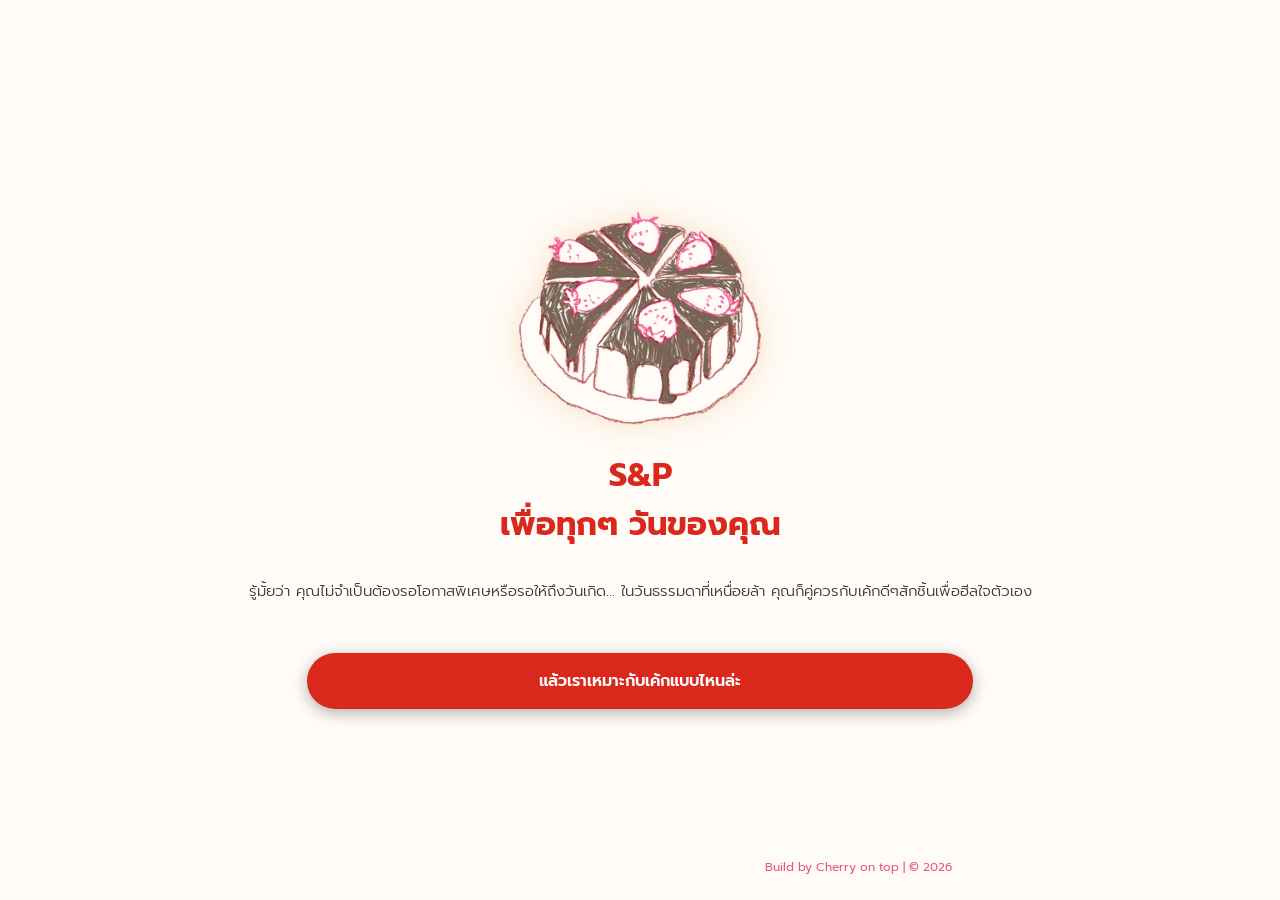
==== index.html @ a1072b6f "interactive" ====
<!DOCTYPE html>
<html lang="th">
<head>
    <meta charset="UTF-8">
    <meta name="viewport" content="width=device-width, initial-scale=1.0">
    <title>S&P</title>
    
    <link href="https://fonts.googleapis.com/css2?family=Prompt:wght@300;400;600;700&display=swap" rel="stylesheet">
    <link rel="stylesheet" href="style.css">
    <script src="src.js"></script>
    <script src="https://cdnjs.cloudflare.com/ajax/libs/html2canvas/1.4.1/html2canvas.min.js"></script>
</head>
<body>

<div class="phone-container">
    <div class="progress-container">
        <div class="progress-fill" id="progress"></div>
    </div>

    <div class="screen active" id="start-screen">
        <img src="snp_cake.png" alt="Midnight Bakery" class="image">
        <h1 class="story-title">S&P<br>เพื่อทุกๆ วันของคุณ</h1>
        <p class="story-p">รู้มั้ยว่า คุณไม่จำเป็นต้องรอโอกาสพิเศษหรือรอให้ถึงวันเกิด... ในวันธรรมดาที่เหนื่อยล้า คุณก็คู่ควรกับเค้กดีๆสักชิ้นเพื่อฮีลใจตัวเอง</p>
        <button class="btn btn-primary" onclick="startQuiz()">แล้วเราเหมาะกับเค้กแบบไหนล่ะ</button>
    </div>

    <!-- หน้าที่ 2: หน้าคั่นคำถาม (Intermission Screen) -->
    <div class="screen" id="intermission-screen">
        <div class="intermission-content-box">
            <!-- เปลี่ยนจากตัวหนังสือเป็นแท็กรูปภาพแทน -->
            <img id="intermission-img" class="intro-scene-image" src="images/star.png" alt="Scene Graphic">
            <h2 id="typewriter-text" class="intermission-title"></h2>
        </div>
        <button class="btn btn-primary" id="next-to-quiz-btn" onclick="goToActualQuiz()" style="style: none;">เดินต่อ</button>
    </div>

    <div class="screen" id="quiz-screen">
        <h3 id="question-text" class="question-title">คำถามกำลังอบใหม่...</h3>
        <div class="options-grid" id="options-container"></div>
    </div>

    <div class="screen" id="box-tap-screen">
        <div class="intermission-content-box">
            <img id="cake-box-img" class="intro-scene-image clickable-box" src="snp_cake5.png" alt="Cake Box" onclick="tapCakeBox()">
            
            <div class="tap-progress-bar">
                <div id="tap-progress-fill" class="tap-progress-fill"></div>
            </div>
            <p class="tap-hint-text">จิ้มกล่องเพื่อดูเค้กของคุณ!! (<span id="tap-count-text">0</span>/10)</p>
            
            <h2 id="box-story-text" class="intermission-title"></h2>
        </div>
    </div>

    <div class="screen" id="result-screen">
        <p class="result-lead">เค้กที่อบเพื่อคุณในคืนนี้คือ...</p>
        
        <div class="ticket-wrapper" id="download-area">
            <div class="ticket-card">
                <div class="ticket-header">#CracktheCakebyCTT</div>
                <div class="ticket-body">
                    <div id="cake-icon" class="cake-avatar">🧈</div>
                    <div class="cake-type" id="cake-name">Loading...</div>
                    <div class="divider"></div>
                    <p id="cake-desc" class="cake-story"></p>
                </div>
            </div>
        </div>
        
        <button class="btn btn-download" onclick="downloadTicket()">ดาวน์โหลดรูป</button>
        <button class="btn btn-primary" onclick="resetQuiz()">กลับไปเล่นอีกรอบ</button>
    </div>

    <footer>
        <p>Build by Cherry on top | © 2026</p>
    </footer>

</div>
</body>
</html>
---- style.css ----
/* =========================================================================
   1. VARIABLES & GLOBAL STYLES
   ========================================================================= */
:root {
    --sp-blue: #0A3663;
    --sp-pink: #E95A78;
    --bg-color: #fffbf7;
    --text-color: #333;
    --light-gray: #fffbf7;
    --border-gray: #fffbf7;     
    --wine-red: #da291c;       
    --warm-gold: #E3A852;      
}

* { 
    box-sizing: border-box; 
    font-family: 'Prompt', sans-serif; 
    transition: all 0.3s ease;
}

body { 
    background-color: var(--bg-color); 
    margin: 0; 
    padding: 0; 
    display: flex; 
    justify-content: center; 
    align-items: center; 
    min-height: 100vh; 
    color: var(--text-color); 
}

footer {
    text-align: center;
    padding: 12px;
    background: rgba(255, 255, 255, 0.2);
    -webkit-backdrop-filter: blur(10px);
    backdrop-filter: blur(10px);
    color: var(--sp-pink); 
    font-family: "Quicksand", sans-serif;
    font-size: 12px;
    position: fixed;
    bottom: 0;
    width: 100%;
}

/* กล่องครอบตัวเกม ออกแบบสัดส่วนให้เหมือนแอปมือถือ */
.quiz-container { 
    background: #fffbf7; 
    width: 100%; 
    max-width: 450px; 
    height: 100vh; 
    max-height: 850px; 
    border-radius: 20px; 
    box-shadow: 0 10px 25px rgba(0,0,0,0.1); 
    overflow: hidden; 
    display: flex; 
    flex-direction: column; 
    position: relative; 
    border: 1px solid rgba(255, 255, 255, 0.08);
}

/* หน้าจอต่างๆ จะซ่อนไว้ก่อน และแสดงเฉพาะคลาสที่มี .active */
.screen { 
    display: none; 
    padding: 40px 30px; 
    flex-direction: column; 
    justify-content: center; 
    align-items: center; 
    height: 100%; 
    text-align: center; 
    opacity: 0;
    transition: opacity 0.3s ease;
}

.screen.active { 
    display: flex; 
    opacity: 1;
}

/* =========================================================================
   2. หน้าคั่นคำถาม (INTERMISSION SCREEN) - แก้ไขจัดระเบียบปุ่มและสมดุลรูปภาพ
   ========================================================================= */

/* ปรับเฉพาะหน้าคั่นให้กระจายไอเทม ดันปุ่มลงด้านล่างสุดของจอสมาร์ทโฟน */
#intermission-screen {
    justify-content: space-between; 
    padding: 60px 25px 60px 25px; 
}

/* กล่องคุมเนื้อหาครึ่งบนให้ล็อกอยู่กึ่งกลาง ไม่โย้เย้ */
.intermission-content-box {
    display: flex;
    flex-direction: column;
    align-items: center;
    justify-content: center;
    flex-grow: 1;
    width: 100%;
}

/* จัดรูปหน้าคั่นให้อยู่ตรงกลางเป๊ะ ไม่โดนตัวหนังสือเบียด */
.intro-scene-image {
    display: block;
    width: 220px;         /* ปรับขนาดให้สมดุลพอดีกับสัดส่วนตัวหนังสือ */
    height: auto;         
    object-fit: contain;
    margin: 0 auto 60px auto; 
    animation: float 3s ease-in-out infinite; 
}

/* ปรับกล่องข้อความพิมพ์วิ่งให้อยู่กึ่งกลางจออย่างมั่นคง */
.intermission-title {
    font-size: 20px;
    font-weight: 400;
    line-height: 1.8;
    color: var(--wine-red);
    max-width: 85%;
    min-height: 120px; 
    margin: 0 auto;
    text-align: center;
    display: block;      /* เปลี่ยนจาก flex เป็น block เพื่อแก้การเบียดซ้าย */
    position: relative;  /* รองรับคำสั่งลอยตัวของเส้นกะพริบ */
}

/* เส้นกะพริบพิมพ์ดีดแบบลอยตัว (Absolute) ไม่กินพื้นที่ ไม่ดันตัวอักษรเอียง */


/* ดึงปุ่มในหน้าคั่นคำถามให้ตรึงอยู่ตำแหน่งล่างอย่างสวยงาม */
#next-to-quiz-btn {
    margin-top: auto; 
    margin-bottom: 10px;
    width: 85%;
}

/* =========================================================================
   3. หน้าแรก (START SCREEN) & หน้าควิซ (QUIZ SCREEN)
   ========================================================================= */
.bakery-window {
    font-size: 70px;
    margin-bottom: 20px;
    animation: float 3s ease-in-out infinite;
}

.story-title {
    color: var(--wine-red);
    font-size: 32px;
    font-weight: 700;
    margin: 0 0 15px 0;
}

.story-p {
    font-size: 15px;
    line-height: 1.6;
    color: var(--text-color);
    margin-bottom: 35px;
    font-weight: 300;
}

.image {
    width: 250px;              
    height: auto;              
    margin-bottom: 10px;        
    filter: drop-shadow(0 0 15px rgba(227, 168, 82, 0.3)); 
    animation: float 2s ease-in-out infinite; 
}

/* หน้าควิซและกล่องช้อยส์ */
.question-title {
    font-size: 20px;
    font-weight: 800;
    line-height: 1.6;
    color: var(--wine-red);
    margin-bottom: 60px;
    height: 80px;
    display: flex;
    align-items: center;
    justify-content: center;
}

.options-grid {
    width: 100%;
}

.option-btn { 
    background: var(--light-gray); 
    border: 2px solid var(--border-gray); 
    padding: 15px; 
    width: 100%; 
    border-radius: 15px; 
    margin-bottom: 12px; 
    font-size: 16px; 
    cursor: pointer; 
    text-align: left; 
    transition: all 0.2s; 
}

.option-btn:hover { 
    background: #FFEAF0; 
    border-color: var(--sp-pink); 
}

/* แถบดาวน์โหลดด้านบน */
.progress-bar { 
    width: 100%; 
    height: 6px; 
    background: #eee; 
    z-index: 100;
}

.progress-fill {
    height: 100%;
    background: var(--sp-pink);
    width: 0%;
    box-shadow: 0 0 10px var(--sp-pink);
}

/* ตกแต่งรูปกล่องให้เปลี่ยนเมาส์เป็นรูปมือ ชวนให้กด */
.clickable-box {
    cursor: pointer;
    user-select: none;
    -webkit-user-select: none;
}

/* หลอดพลัง Progress บังคับการแกะกล่องเค้ก */
.tap-progress-bar {
    width: 60%;
    height: 8px;
    background: rgba(255, 255, 255, 0.2);
    border-radius: 10px;
    margin: 15px auto 5px auto;
    overflow: hidden;
    border: 1px solid rgba(233, 90, 120, 0.2);
}

.tap-progress-fill {
    height: 100%;
    width: 0%;
    background: var(--sp-pink); /* วิ่งเป็นสีชมพูหวานๆ */
    box-shadow: 0 0 8px var(--sp-pink);
    transition: width 0.1s ease-out; /* ปรับให้ขยับตามนิ้วกดไวขึ้น */
}

/* ข้อความคำแนะนำการจิ้มกล่อง */
.tap-hint-text {
    font-size: 12px;
    color: var(--warm-gold);
    margin-bottom: 20px;
    opacity: 0.9;
}

/* แอนิเมชันตอนโดนนิ้วกดรัวๆ สั่งให้กล่องเค้กสั่นดุ๊กดิ๊กสมจริง */
.shake-animation {
    animation: boxShake 0.15s linear infinite;
}

@keyframes boxShake {
    0% { transform: translate(1px, 1px) rotate(0deg); }
    10% { transform: translate(-1px, -2px) rotate(-1deg); }
    20% { transform: translate(-3px, 0px) rotate(1deg); }
    30% { transform: translate(0px, 2px) rotate(0deg); }
    40% { transform: translate(1px, -1px) rotate(1deg); }
    50% { transform: translate(-1px, 2px) rotate(-1deg); }
    60% { transform: translate(-3px, 1px) rotate(0deg); }
    70% { transform: translate(2px, 1px) rotate(-1deg); }
    80% { transform: translate(-1px, -1px) rotate(1deg); }
    90% { transform: translate(2px, 2px) rotate(0deg); }
    100% { transform: translate(1px, -2px) rotate(-1deg); }
}

/* =========================================================================
   4. หน้าตั๋วผลลัพธ์ (RESULT SCREEN)
   ========================================================================= */
.ticket-wrapper {
    background: transparent;
    padding: 10px;
    width: 100%;
    display: flex;
    justify-content: center;
}

.ticket-card {
    background: var(--cream-light);
    color: #1A1D24;
    width: 100%;
    border-radius: 18px;
    margin: 20px 0;
    box-shadow: 0 20px 40px rgba(0,0,0,0.4);
    overflow: hidden;
}

.ticket-header {
    background: var(--wine-red); 
    color: var(--light-gray);
    font-size: 11px;
    letter-spacing: 2px;
    padding: 10px;
    font-weight: 600;
}

.ticket-body {
    padding: 28px 22px;
}

.cake-avatar { font-size: 55px; margin-bottom: 10px; }

.cake-type { 
    font-size: 21px; 
    color: var(--sp-pink); 
    font-weight: 700; 
}

.divider {
    border-top: 2px dashed #D2CBD4;
    margin: 16px 0;
}

.cake-story { font-size: 14px; line-height: 1.6; color: #333333; text-align: left; margin: 0;}
.result-lead { font-size: 14px; color: #CED4DA; margin: 0; }
.share-hint { font-size: 11px; color: #CED4DA; margin-bottom: 15px; opacity: 0.8;}

/* ปุ่มควบคุมส่วนล่าง */
.btn { 
    border: none; 
    padding: 16px 32px; 
    font-size: 16px; 
    font-weight: 600; 
    border-radius: 50px; 
    cursor: pointer; 
    width: 85%; 
    margin-top: 15px; 
    text-decoration: none;
    display: inline-block;
    box-shadow: 0 4px 15px rgba(0,0,0,0.3);
}

.btn:hover { 
    transform: translateY(-3px);
}

.btn-primary {
    background: var(--wine-red); 
    color: #ffffff;
}

.btn-primary:hover {
    box-shadow: 0 0 25px rgba(227, 168, 82, 0.4);
}

.btn-secondary {
    background: var(--sp-pink);
    color: white;
}

.btn-secondary:hover {
    box-shadow: 0 0 25px rgba(255, 0, 0, 0.4);
}

.share-notice { 
    font-size: 12px; 
    color: #999; 
    margin-bottom: 10px;
}
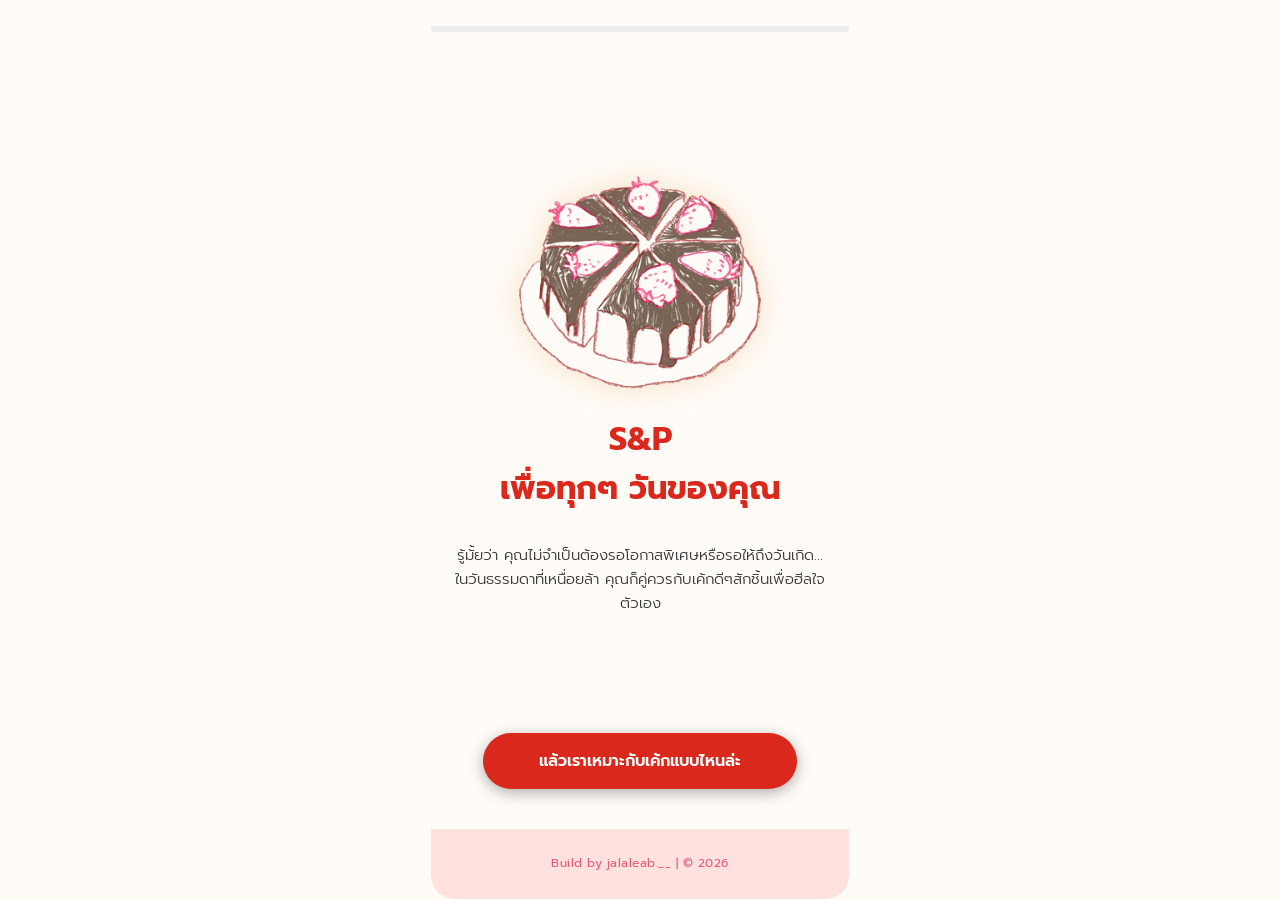
==== commit 66c3e5b5: "easy" ====
--- a/index.html
+++ b/index.html
@@ -72,7 +72,7 @@
     </div>
 
     <footer>
-        <p>Build by Cherry on top | © 2026</p>
+        <p>Build by jalaleab.__ | © 2026</p>
     </footer>
 
 </div>
--- a/style.css
+++ b/style.css
@@ -27,31 +27,20 @@
     align-items: center; 
     min-height: 100vh; 
     color: var(--text-color); 
-}
-
-footer {
-    text-align: center;
-    padding: 12px;
-    background: rgba(255, 255, 255, 0.2);
-    -webkit-backdrop-filter: blur(10px);
-    backdrop-filter: blur(10px);
-    color: var(--sp-pink); 
-    font-family: "Quicksand", sans-serif;
-    font-size: 12px;
-    position: fixed;
-    bottom: 0;
-    width: 100%;
-}
-
-/* กล่องครอบตัวเกม ออกแบบสัดส่วนให้เหมือนแอปมือถือ */
-.quiz-container { 
-    background: #fffbf7; 
+    overflow: hidden;
+}
+
+/* 1. คุมกล่องมือถือหลัก */
+.phone-container { 
+    background: linear-gradient(180deg, var(--midnight-bg) 0%, #ff4888 100%);
     width: 100%; 
-    max-width: 450px; 
-    height: 100vh; 
-    max-height: 850px; 
-    border-radius: 20px; 
-    box-shadow: 0 10px 25px rgba(0,0,0,0.1); 
+    max-width: 420px; 
+    
+    /* ใช้ความสูงยืดหยุ่นตามหน้าจอ iPhone จริง */
+    height: 100vh;
+    height: 100dvh; 
+    
+    border-radius: 24px; 
     overflow: hidden; 
     display: flex; 
     flex-direction: column; 
@@ -59,17 +48,29 @@
     border: 1px solid rgba(255, 255, 255, 0.08);
 }
 
-/* หน้าจอต่างๆ จะซ่อนไว้ก่อน และแสดงเฉพาะคลาสที่มี .active */
+/* ปรับปรุงเฉพาะหน้าจอมือถือจริง */
+@media (max-width: 480px) {
+    .phone-container {
+        border-radius: 0; 
+    }
+}
+
+/* Base Screen Template - 🌟 ปรับปรุงการจัดวางบาลานซ์ให้ไม่กองด้านบน */
 .screen { 
     display: none; 
-    padding: 40px 30px; 
+    padding: 70px 24px calc(100px + env(safe-area-inset-bottom)) 24px; 
     flex-direction: column; 
-    justify-content: center; 
+    justify-content: flex-start; 
     align-items: center; 
     height: 100%; 
+    width: 100%;
     text-align: center; 
     opacity: 0;
     transition: opacity 0.3s ease;
+    box-sizing: border-box;
+    
+    overflow-y: auto !important;
+    -webkit-overflow-scrolling: touch; 
 }
 
 .screen.active { 
@@ -78,36 +79,36 @@
 }
 
 /* =========================================================================
-   2. หน้าคั่นคำถาม (INTERMISSION SCREEN) - แก้ไขจัดระเบียบปุ่มและสมดุลรูปภาพ
+   2. หน้าคั่นคำถาม (INTERMISSION SCREEN) - ดึงลงมาอยู่ตรงกลางด้วยวิธีสปริง
    ========================================================================= */
-
-/* ปรับเฉพาะหน้าคั่นให้กระจายไอเทม ดันปุ่มลงด้านล่างสุดของจอสมาร์ทโฟน */
 #intermission-screen {
-    justify-content: space-between; 
-    padding: 60px 25px 60px 25px; 
-}
-
-/* กล่องคุมเนื้อหาครึ่งบนให้ล็อกอยู่กึ่งกลาง ไม่โย้เย้ */
+    justify-content: flex-start; 
+    padding: 70px 24px calc(100px + env(safe-area-inset-bottom)) 24px; 
+}
+
+/* กล่องคุมเนื้อหาครึ่งบน - 🌟 ใช้สปริงบนล่างเพื่อให้คอนเทนต์อยู่กึ่งกลางสวยๆ ไม่กองด้านบน */
 .intermission-content-box {
     display: flex;
     flex-direction: column;
     align-items: center;
     justify-content: center;
-    flex-grow: 1;
-    width: 100%;
-}
-
-/* จัดรูปหน้าคั่นให้อยู่ตรงกลางเป๊ะ ไม่โดนตัวหนังสือเบียด */
+    width: 100%;
+    margin-top: auto;    /* 🌟 สปริงดันด้านบน */
+    margin-bottom: auto; /* 🌟 สปริงดันด้านล่าง */
+}
+
+/* จัดรูปหน้าคั่นให้อยู่ตรงกลางเป๊ะ */
 .intro-scene-image {
     display: block;
-    width: 220px;         /* ปรับขนาดให้สมดุลพอดีกับสัดส่วนตัวหนังสือ */
+    width: 220px;         
     height: auto;         
     object-fit: contain;
-    margin: 0 auto 60px auto; 
+    margin: 0 auto 30px auto; 
     animation: float 3s ease-in-out infinite; 
-}
-
-/* ปรับกล่องข้อความพิมพ์วิ่งให้อยู่กึ่งกลางจออย่างมั่นคง */
+    flex-shrink: 0;
+}
+
+/* ปรับกล่องข้อความพิมพ์วิ่ง */
 .intermission-title {
     font-size: 20px;
     font-weight: 400;
@@ -117,23 +118,32 @@
     min-height: 120px; 
     margin: 0 auto;
     text-align: center;
-    display: block;      /* เปลี่ยนจาก flex เป็น block เพื่อแก้การเบียดซ้าย */
-    position: relative;  /* รองรับคำสั่งลอยตัวของเส้นกะพริบ */
-}
-
-/* เส้นกะพริบพิมพ์ดีดแบบลอยตัว (Absolute) ไม่กินพื้นที่ ไม่ดันตัวอักษรเอียง */
-
-
-/* ดึงปุ่มในหน้าคั่นคำถามให้ตรึงอยู่ตำแหน่งล่างอย่างสวยงาม */
+    display: block;      
+    position: relative;  
+}
+
+/* ปุ่มในหน้าคั่นคำถาม */
 #next-to-quiz-btn {
-    margin-top: auto; 
+    margin-top: auto;   /* 🌟 ปักหมุดให้อยู่โซนด้านล่างแบบรักษาระยะห่าง */
     margin-bottom: 10px;
     width: 85%;
+    flex-shrink: 0; 
 }
 
 /* =========================================================================
    3. หน้าแรก (START SCREEN) & หน้าควิซ (QUIZ SCREEN)
    ========================================================================= */
+/* 🌟 เพิ่มระบบสปริงให้หน้าแรกเวลามีคอนเทนต์สั้นๆ จะได้อยู่กึ่งกลางสายตาพอดี */
+#start-screen .bakery-window,
+#start-screen .image {
+    margin-top: auto; 
+}
+
+#start-screen .btn {
+    margin-top: auto;
+    margin-bottom: 10px;
+}
+
 .bakery-window {
     font-size: 70px;
     margin-bottom: 20px;
@@ -169,39 +179,60 @@
     font-weight: 800;
     line-height: 1.6;
     color: var(--wine-red);
-    margin-bottom: 60px;
-    height: 80px;
+    margin-top: auto;    /* 🌟 ดึงชื่อคำถามลงมาให้อยู่บาลานซ์กึ่งกลาง */
+    margin-bottom: 30px; 
+    min-height: 80px;
     display: flex;
     align-items: center;
     justify-content: center;
+    width: 100%;
 }
 
 .options-grid {
     width: 100%;
-}
-
-.option-btn { 
-    background: var(--light-gray); 
-    border: 2px solid var(--border-gray); 
-    padding: 15px; 
-    width: 100%; 
-    border-radius: 15px; 
-    margin-bottom: 12px; 
-    font-size: 16px; 
-    cursor: pointer; 
-    text-align: left; 
-    transition: all 0.2s; 
-}
-
-.option-btn:hover { 
-    background: #FFEAF0; 
-    border-color: var(--sp-pink); 
-}
-
-/* แถบดาวน์โหลดด้านบน */
-.progress-bar { 
-    width: 100%; 
-    height: 6px; 
+    display: flex;
+    flex-direction: column;
+    margin-bottom: auto; /* 🌟 ทำงานร่วมกับด้านบนเพื่อล็อกกริดให้อยู่ตรงกลางแอปพอดี */
+}
+
+/* การ์ดช้อยส์คำตอบสไตล์ Glassmorphism */
+.option-btn {
+    background: rgba(233, 90, 120, 0.08); 
+    border: 1px solid rgba(233, 90, 120, 0.15); 
+    color: #333333;                             
+    padding: 16px 20px;
+    width: 100%;
+    border-radius: 16px;                        
+    margin-bottom: 12px;
+    font-size: 15px;
+    font-weight: 500;
+    cursor: pointer;
+    text-align: center;
+    position: relative;
+    flex-shrink: 0;
+    
+    -webkit-backdrop-filter: blur(8px);
+    backdrop-filter: blur(8px);
+    
+    box-shadow: 0 4px 12px rgba(233, 90, 120, 0.04);
+    transition: background 0.3s ease, border-color 0.3s ease, transform 0.2s ease, box-shadow 0.3s ease;
+}
+
+.option-btn:hover {
+    background: rgba(233, 90, 120, 0.18);      
+    border-color: var(--sp-pink);               
+    color: var(--sp-pink);                      
+    transform: translateY(-2px);                 
+    box-shadow: 0 6px 15px rgba(233, 90, 120, 0.15); 
+}
+
+/* Progress Bar ด้านบน */
+.progress-container {
+    position: absolute;
+    top: 25px; 
+    left: 0;
+    width: 100%;
+    height: 6px;
     background: #eee; 
     z-index: 100;
 }
@@ -213,11 +244,11 @@
     box-shadow: 0 0 10px var(--sp-pink);
 }
 
-/* ตกแต่งรูปกล่องให้เปลี่ยนเมาส์เป็นรูปมือ ชวนให้กด */
 .clickable-box {
     cursor: pointer;
     user-select: none;
     -webkit-user-select: none;
+    margin-top: auto; /* 🌟 ปรับแต่งกล่องหน้าแกะของขวัญให้อยู่กลางจอ */
 }
 
 /* หลอดพลัง Progress บังคับการแกะกล่องเค้ก */
@@ -234,9 +265,9 @@
 .tap-progress-fill {
     height: 100%;
     width: 0%;
-    background: var(--sp-pink); /* วิ่งเป็นสีชมพูหวานๆ */
+    background: var(--sp-pink); 
     box-shadow: 0 0 8px var(--sp-pink);
-    transition: width 0.1s ease-out; /* ปรับให้ขยับตามนิ้วกดไวขึ้น */
+    transition: width 0.1s ease-out; 
 }
 
 /* ข้อความคำแนะนำการจิ้มกล่อง */
@@ -247,7 +278,6 @@
     opacity: 0.9;
 }
 
-/* แอนิเมชันตอนโดนนิ้วกดรัวๆ สั่งให้กล่องเค้กสั่นดุ๊กดิ๊กสมจริง */
 .shake-animation {
     animation: boxShake 0.15s linear infinite;
 }
@@ -275,6 +305,7 @@
     width: 100%;
     display: flex;
     justify-content: center;
+    margin-top: auto; /* 🌟 ปรับสมดุลหน้าตั๋วผลลัพธ์ให้อยู่เซ็นเตอร์พอดี */
 }
 
 .ticket-card {
@@ -327,9 +358,12 @@
     cursor: pointer; 
     width: 85%; 
     margin-top: 15px; 
+    margin-bottom: 10px; /* 🌟 ปรับแก้ให้รองรับระบบสปริง */
     text-decoration: none;
     display: inline-block;
     box-shadow: 0 4px 15px rgba(0,0,0,0.3);
+    position: relative;
+    flex-shrink: 0;
 }
 
 .btn:hover { 
@@ -354,8 +388,49 @@
     box-shadow: 0 0 25px rgba(255, 0, 0, 0.4);
 }
 
-.share-notice { 
-    font-size: 12px; 
-    color: #999; 
-    margin-bottom: 10px;
+.btn-download {
+    background: var(--mint-teal);
+    color: var(--wine-red);
+    font-weight: 700;
+}
+
+.btn-download:hover {
+    box-shadow: 0 0 25px rgba(233, 0, 82, 0.4);
+}
+
+/* ฟุตเตอร์ */
+footer {
+    text-align: center;
+    padding: 12px 14px;
+    background: rgba(255, 0, 0, 0.1);
+    -webkit-backdrop-filter: blur(15px);
+    backdrop-filter: blur(10px);
+    color: var(--sp-pink);              
+    font-family: "Quicksand", sans-serif;
+    font-size: 12px;
+    letter-spacing: 0.5px;
+    
+    position: absolute;                   
+    bottom: 0;
+    left: 0;
+    width: 100%;                          
+    z-index: 99;
+    border-top: 1px solid rgba(255, 255, 255, 0.1); 
+    
+    padding-bottom: calc(15px + env(safe-area-inset-bottom)); 
+    box-sizing: border-box;
+    pointer-events: none; 
+}
+
+/* =========================================================================
+   5. ANIMATIONS
+   ========================================================================= */
+@keyframes blink {
+    0%, 100% { opacity: 1; }
+    50% { opacity: 0; }
+}
+
+@keyframes float {
+    0%, 100% { transform: translateY(0); }
+    50% { transform: translateY(-8px); }
 }
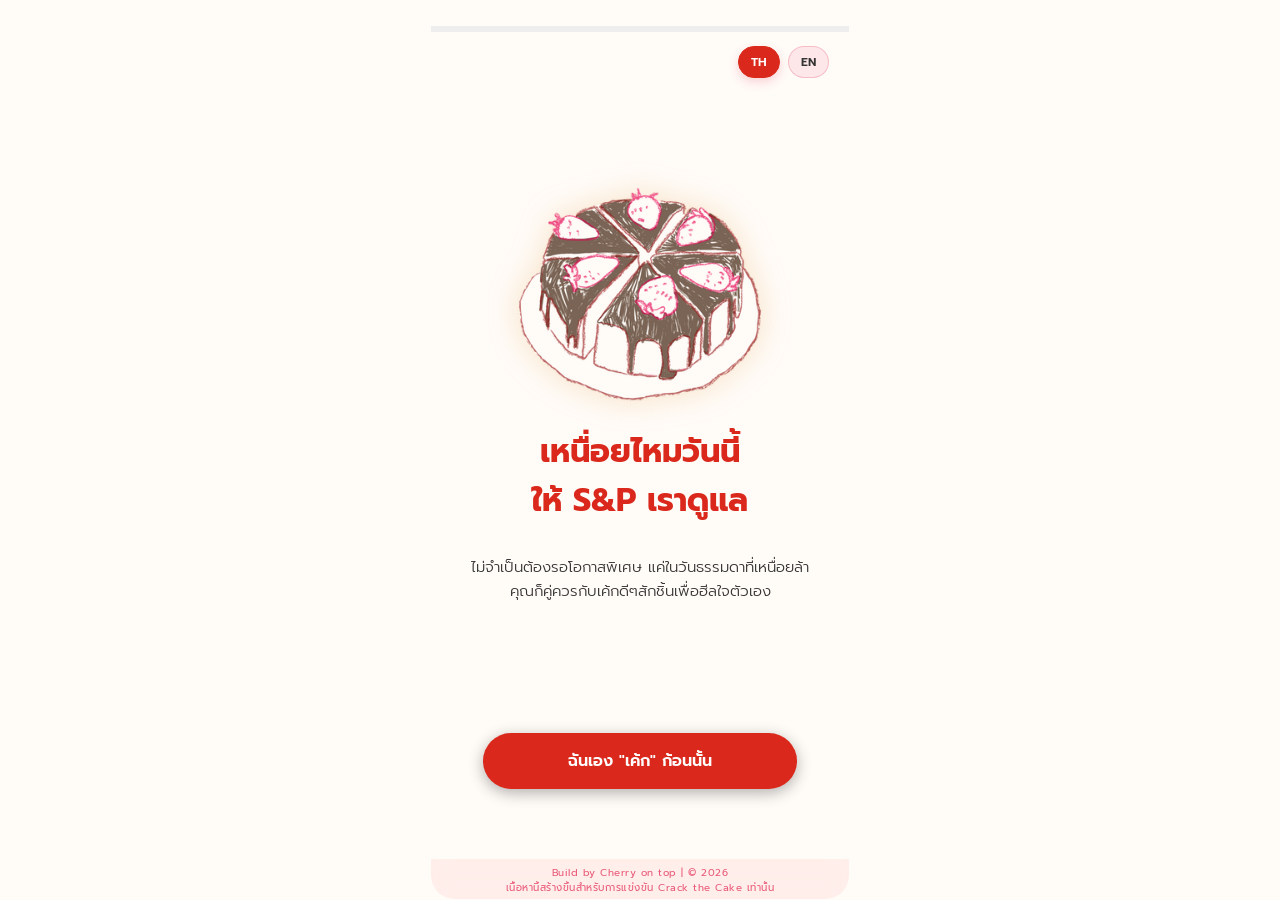
==== commit 5aac1b72: "final" ====
--- a/index.html
+++ b/index.html
@@ -7,7 +7,7 @@
     
     <link href="https://fonts.googleapis.com/css2?family=Prompt:wght@300;400;600;700&display=swap" rel="stylesheet">
     <link rel="stylesheet" href="style.css">
-    <script src="src.js"></script>
+    <script src="src.js" defer></script>
     <script src="https://cdnjs.cloudflare.com/ajax/libs/html2canvas/1.4.1/html2canvas.min.js"></script>
 </head>
 <body>
@@ -17,21 +17,24 @@
         <div class="progress-fill" id="progress"></div>
     </div>
 
+    <div class="lang-switch-container" id="lang-switcher">
+        <button onclick="changeLanguage('th')" class="lang-btn active" id="btn-lang-th">TH</button>
+        <button onclick="changeLanguage('en')" class="lang-btn" id="btn-lang-en">EN</button>
+    </div>
+
     <div class="screen active" id="start-screen">
         <img src="snp_cake.png" alt="Midnight Bakery" class="image">
-        <h1 class="story-title">S&P<br>เพื่อทุกๆ วันของคุณ</h1>
-        <p class="story-p">รู้มั้ยว่า คุณไม่จำเป็นต้องรอโอกาสพิเศษหรือรอให้ถึงวันเกิด... ในวันธรรมดาที่เหนื่อยล้า คุณก็คู่ควรกับเค้กดีๆสักชิ้นเพื่อฮีลใจตัวเอง</p>
-        <button class="btn btn-primary" onclick="startQuiz()">แล้วเราเหมาะกับเค้กแบบไหนล่ะ</button>
+        <h1 class="story-title" id="start-title">เหนื่อยไหมวันนี้<br>ให้ S&P เราดูแล</h1>
+        <p class="story-p" id="start-desc">ไม่จำเป็นต้องรอโอกาสพิเศษ แค่ในวันธรรมดาที่เหนื่อยล้า<br>คุณก็คู่ควรกับเค้กดีๆสักชิ้นเพื่อฮีลใจตัวเอง</p>
+        <button class="btn btn-primary" id="start-quiz-btn" onclick="startQuiz()">ฉันเอง "เค้ก" ก้อนนั้น</button>
     </div>
 
-    <!-- หน้าที่ 2: หน้าคั่นคำถาม (Intermission Screen) -->
     <div class="screen" id="intermission-screen">
         <div class="intermission-content-box">
-            <!-- เปลี่ยนจากตัวหนังสือเป็นแท็กรูปภาพแทน -->
             <img id="intermission-img" class="intro-scene-image" src="images/star.png" alt="Scene Graphic">
             <h2 id="typewriter-text" class="intermission-title"></h2>
         </div>
-        <button class="btn btn-primary" id="next-to-quiz-btn" onclick="goToActualQuiz()" style="style: none;">เดินต่อ</button>
+        <button class="btn btn-primary" id="next-to-quiz-btn" onclick="goToActualQuiz()">เดินต่อ</button>
     </div>
 
     <div class="screen" id="quiz-screen">
@@ -46,35 +49,32 @@
             <div class="tap-progress-bar">
                 <div id="tap-progress-fill" class="tap-progress-fill"></div>
             </div>
-            <p class="tap-hint-text">จิ้มกล่องเพื่อดูเค้กของคุณ!! (<span id="tap-count-text">0</span>/10)</p>
+            <p class="tap-hint-text" id="tap-hint-container">
+                <span id="tap-hint-msg">จิ้มกล่องเพื่อดูเค้กของคุณ!!</span> (<span id="tap-count-text">0</span>/10)
+            </p>
             
             <h2 id="box-story-text" class="intermission-title"></h2>
         </div>
     </div>
 
-    <div class="screen" id="result-screen">
-        <p class="result-lead">เค้กที่อบเพื่อคุณในคืนนี้คือ...</p>
-        
-        <div class="ticket-wrapper" id="download-area">
-            <div class="ticket-card">
-                <div class="ticket-header">#CracktheCakebyCTT</div>
-                <div class="ticket-body">
-                    <div id="cake-icon" class="cake-avatar">🧈</div>
-                    <div class="cake-type" id="cake-name">Loading...</div>
-                    <div class="divider"></div>
-                    <p id="cake-desc" class="cake-story"></p>
-                </div>
-            </div>
-        </div>
-        
-        <button class="btn btn-download" onclick="downloadTicket()">ดาวน์โหลดรูป</button>
-        <button class="btn btn-primary" onclick="resetQuiz()">กลับไปเล่นอีกรอบ</button>
+    <div id="result-screen" class="screen">
+    <p id="result-lead-text">เค้กที่อบเพื่อคุณในคืนนี้คือ...</p>
+    
+    <div id="download-area">
+        <img id="result-cake-image" src="" alt="Result Cake" style="width: 100%; max-width: 500px; display: block; margin: 0 auto; border-radius: 12px; box-shadow: 0 4px 15px rgba(0,0,0,0.1);">
+    </div>
+
+    <div class="result-buttons" style="margin-top: 20px; text-align: center;">
+        <button class="action-btn" onclick="downloadTicket()"><span id="download-btn-text">ดาวน์โหลดรูป</span></button>
+        <button class="action-btn ig-btn" onclick="shareToInstagramStory()"><span id="share-ig-btn-text">แชร์ลง IG Story</span></button>
+        <button class="action-btn retry-btn" onclick="resetQuiz()"><span id="retry-btn-text">กลับไปเล่นอีกรอบ</span></button>
+    </div>
     </div>
 
     <footer>
-        <p>Build by jalaleab.__ | © 2026</p>
+    <p>Build by Cherry on top | © 2026<br><span id="footer-competition-text">เนื้อหานี้สร้างขึ้นสำหรับการแข่งขัน Crack the Cake เท่านั้น</span></p>
     </footer>
 
 </div>
 </body>
-</html>
+</html>
--- a/style.css
+++ b/style.css
@@ -1,5 +1,5 @@
 /* =========================================================================
-   1. VARIABLES & GLOBAL STYLES
+   1. VARIABLES & GLOBAL STYLES (คงสีเดิมของน้าไว้ 100% เป๊ะ)
    ========================================================================= */
 :root {
     --sp-blue: #0A3663;
@@ -30,7 +30,7 @@
     overflow: hidden;
 }
 
-/* 1. คุมกล่องมือถือหลัก */
+/* 1. คุมกล่องมือถือหลัก (สีเดิมของน้า) */
 .phone-container { 
     background: linear-gradient(180deg, var(--midnight-bg) 0%, #ff4888 100%);
     width: 100%; 
@@ -55,7 +55,7 @@
     }
 }
 
-/* Base Screen Template - 🌟 ปรับปรุงการจัดวางบาลานซ์ให้ไม่กองด้านบน */
+/* Base Screen Template - 🌟 คงการปรับปรุงความบาลานซ์ไม่กองด้านบนไว้ */
 .screen { 
     display: none; 
     padding: 70px 24px calc(100px + env(safe-area-inset-bottom)) 24px; 
@@ -76,6 +76,45 @@
 .screen.active { 
     display: flex; 
     opacity: 1;
+}
+
+/* =========================================================================
+   ปุ่มเปลี่ยนภาษา (ปรับดีไซน์ให้ใช้โทนสีแบรนด์ของน้า และลอยบนขวาหน้าแรก)
+   ========================================================================= */
+.lang-switch-container {
+    position: absolute;
+    top: 45px; 
+    right: 20px;
+    display: flex;
+    gap: 8px;
+    z-index: 110;
+}
+
+.lang-btn {
+    background: rgba(233, 90, 120, 0.12); /* ใช้สีชมพูจางสไตล์น้า */
+    border: 1px solid rgba(233, 90, 120, 0.3);
+    color: var(--text-color);
+    padding: 6px 12px;
+    font-size: 12px;
+    font-weight: 600;
+    border-radius: 20px;
+    cursor: pointer;
+    font-family: 'Prompt', sans-serif;
+    transition: all 0.2s ease;
+}
+
+.lang-btn:hover {
+    background: var(--wine-red);
+    color: #ffffff;
+    border-color: var(--wine-red);
+    transform: translateY(-1px);
+}
+
+.lang-btn.active {
+    background: var(--wine-red); /* ไฮไลท์สีชมพูแบรนด์เด่นชัด */
+    color: #ffffff;
+    border-color: var(--wine-red);
+    box-shadow: 0 4px 10px rgba(233, 90, 120, 0.25);
 }
 
 /* =========================================================================
@@ -199,7 +238,7 @@
 .option-btn {
     background: rgba(233, 90, 120, 0.08); 
     border: 1px solid rgba(233, 90, 120, 0.15); 
-    color: #333333;                             
+    color: #333333;                                                          
     padding: 16px 20px;
     width: 100%;
     border-radius: 16px;                        
@@ -276,24 +315,6 @@
     color: var(--warm-gold);
     margin-bottom: 20px;
     opacity: 0.9;
-}
-
-.shake-animation {
-    animation: boxShake 0.15s linear infinite;
-}
-
-@keyframes boxShake {
-    0% { transform: translate(1px, 1px) rotate(0deg); }
-    10% { transform: translate(-1px, -2px) rotate(-1deg); }
-    20% { transform: translate(-3px, 0px) rotate(1deg); }
-    30% { transform: translate(0px, 2px) rotate(0deg); }
-    40% { transform: translate(1px, -1px) rotate(1deg); }
-    50% { transform: translate(-1px, 2px) rotate(-1deg); }
-    60% { transform: translate(-3px, 1px) rotate(0deg); }
-    70% { transform: translate(2px, 1px) rotate(-1deg); }
-    80% { transform: translate(-1px, -1px) rotate(1deg); }
-    90% { transform: translate(2px, 2px) rotate(0deg); }
-    100% { transform: translate(1px, -2px) rotate(-1deg); }
 }
 
 /* =========================================================================
@@ -398,39 +419,131 @@
     box-shadow: 0 0 25px rgba(233, 0, 82, 0.4);
 }
 
-/* ฟุตเตอร์ */
+/* =========================================================================
+   สไตล์ปุ่มแอ็กชันหน้าสรุปผล (Result Buttons Styles)
+   ========================================================================= */
+
+/* คอมเทนเนอร์จัดวางปุ่ม */
+.result-buttons {
+    margin-top: 25px;
+    margin-bottom: 15px;
+    text-align: center;
+    display: flex;
+    flex-direction: column; /* เรียงปุ่มเป็นแนวตั้งตาม UI ของน้า */
+    gap: 12px;             /* ระยะห่างระหว่างปุ่ม */
+    padding: 0 20px;       /* เว้นระยะขอบซ้ายขวา */
+    align-items: center;
+}
+
+/* สไตล์ปุ่มพื้นฐาน (ดาวน์โหลดรูป) */
+.action-btn {
+    width: 100%;
+    max-width: 320px;      /* จำกัดความกว้างไม่ให้ล้นจอ */
+    padding: 12px 24px;
+    font-size: 16px;
+    font-weight: 600;
+    font-family: inherit;  /* ใช้ฟอนต์เดียวกับระบบหลัก */
+    color: #ffffff;
+    background-color: #d62828; /* สีแดงหลักของ S&P */
+    border: none;
+    border-radius: 50px;   /* ทำปุ่มมนสไตล์โค้งสวยงาม */
+    cursor: pointer;
+    box-shadow: 0 4px 6px rgba(0, 0, 0, 0.1);
+    transition: all 0.2s ease-in-out;
+    outline: none;
+}
+
+/* เอฟเฟกต์ตอนเอาเมาส์ไปชี้ปุ่ม */
+.action-btn:hover {
+    background-color: #b31d1d; /* สีแดงเข้มขึ้นเล็กน้อย */
+    transform: translateY(-2px); /* ปุ่มลอยขึ้นนิดๆ */
+    box-shadow: 0 6px 12px rgba(179, 29, 29, 0.3);
+}
+
+/* เอฟเฟกต์ตอนกดปุ่ม */
+.action-btn:active {
+    transform: translateY(0);
+    box-shadow: 0 2px 4px rgba(0, 0, 0, 0.1);
+}
+
+/* ปุ่มสีพิเศษ: ปุ่มแชร์ลง IG Story */
+.action-btn.ig-btn {
+    background: linear-gradient(45deg, #f09433 0%, #e6683c 25%, #dc2743 50%, #cc2366 75%, #bc1888 100%);
+    box-shadow: 0 4px 6px rgba(0, 0, 0, 0.15);
+}
+
+.action-btn.ig-btn:hover {
+    filter: brightness(1.05); /* สว่างขึ้นตอนชี้ */
+    box-shadow: 0 6px 12px rgba(220, 39, 67, 0.3);
+}
+
+/* ปุ่มสีพิเศษ: ปุ่มกลับไปเล่นอีกรอบ */
+.action-btn.retry-btn {
+    background-color: #f7f7f7;
+    color: #555555;
+    border: 1px solid #dddddd;
+}
+
+.action-btn.retry-btn:hover {
+    background-color: #eeeeee;
+    color: #333333;
+    box-shadow: 0 6px 12px rgba(0, 0, 0, 0.08);
+}
+
+/* ฟุตเตอร์บางเฉียบ */
 footer {
     text-align: center;
-    padding: 12px 14px;
-    background: rgba(255, 0, 0, 0.1);
-    -webkit-backdrop-filter: blur(15px);
+    padding: 6px 14px;
+    height: 40px; 
+    background: rgba(255, 0, 0, 0.05); 
+    -webkit-backdrop-filter: blur(10px);
     backdrop-filter: blur(10px);
-    color: var(--sp-pink);              
+    color: var(--sp-pink, #E95A78); 
     font-family: "Quicksand", sans-serif;
-    font-size: 12px;
+    font-size: 10px; 
     letter-spacing: 0.5px;
-    
     position: absolute;                   
     bottom: 0;
     left: 0;
     width: 100%;                          
     z-index: 99;
-    border-top: 1px solid rgba(255, 255, 255, 0.1); 
-    
-    padding-bottom: calc(15px + env(safe-area-inset-bottom)); 
+    border-top: 1px solid rgba(255, 255, 255, 0.05); 
     box-sizing: border-box;
     pointer-events: none; 
-}
-
-/* =========================================================================
-   5. ANIMATIONS
-   ========================================================================= */
+    display: flex;
+    justify-content: center;
+    align-items: center;
+}
+
+/* =========================================================================
+   5. ANIMATIONS & CURSOR EFFECTS
+   ========================================================================= */
+.shake-animation {
+    animation: boxShake 0.15s linear infinite;
+}
+
+@keyframes boxShake {
+    0% { transform: translate(1px, 1px) rotate(0deg); }
+    10% { transform: translate(-1px, -2px) rotate(-1deg); }
+    20% { transform: translate(-3px, 0px) rotate(1deg); }
+    30% { transform: translate(0px, 2px) rotate(0deg); }
+    40% { transform: translate(1px, -1px) rotate(1deg); }
+    50% { transform: translate(-1px, 2px) rotate(-1deg); }
+    60% { transform: translate(-3px, 1px) rotate(0deg); }
+    70% { transform: translate(2px, 1px) rotate(-1deg); }
+    80% { transform: translate(-1px, -1px) rotate(1deg); }
+    90% { transform: translate(2px, 2px) rotate(0deg); }
+    100% { transform: translate(1px, -2px) rotate(-1deg); }
+}
+
+@keyframes float {
+    0%, 100% { transform: translateY(0); }
+    50% { transform: translateY(-8px); }
+}
+
+
+
 @keyframes blink {
     0%, 100% { opacity: 1; }
     50% { opacity: 0; }
-}
-
-@keyframes float {
-    0%, 100% { transform: translateY(0); }
-    50% { transform: translateY(-8px); }
 }
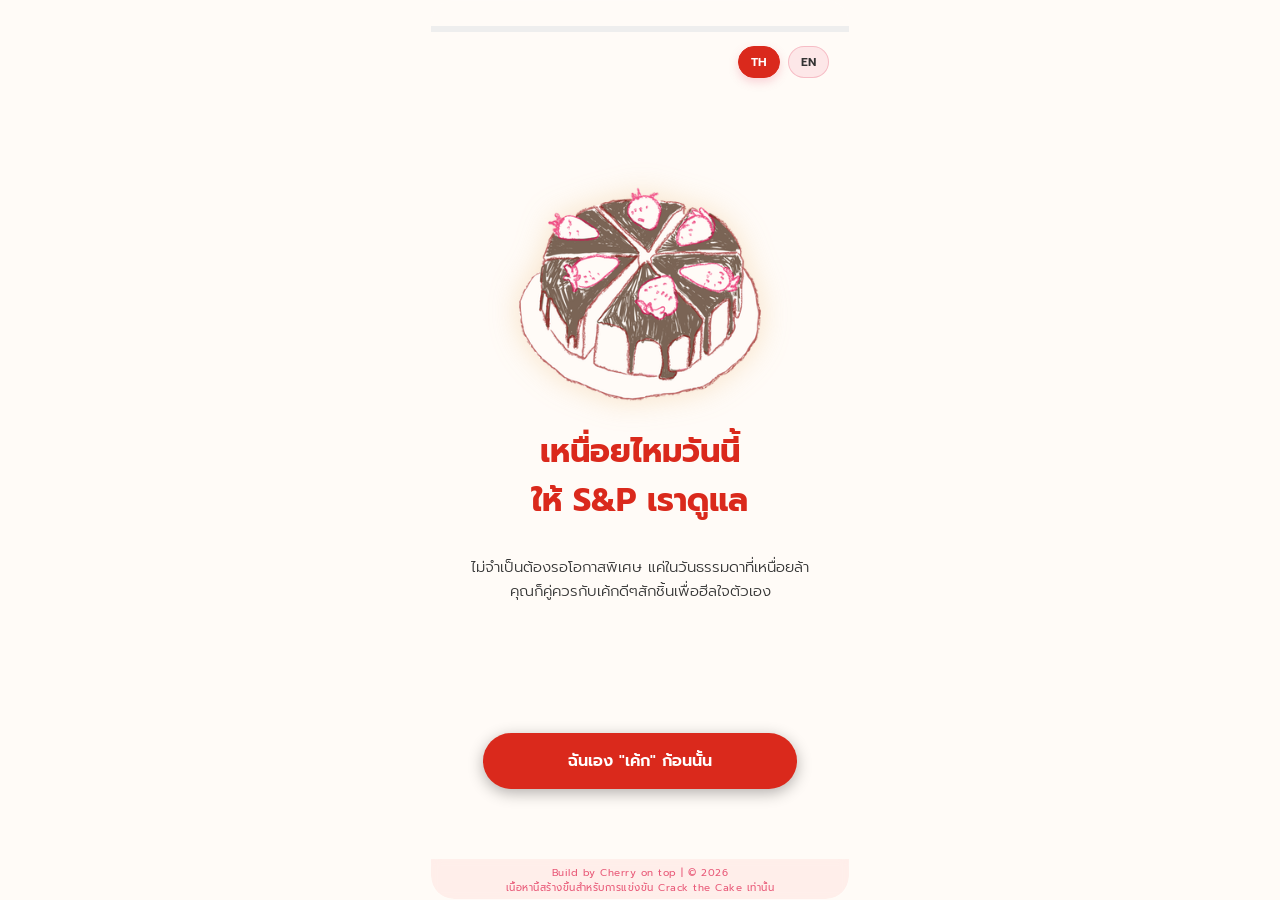
==== commit 47301c6b: "favicon" ====
--- a/index.html
+++ b/index.html
@@ -3,7 +3,12 @@
 <head>
     <meta charset="UTF-8">
     <meta name="viewport" content="width=device-width, initial-scale=1.0">
-    <title>S&P</title>
+    <title>S&P_BakeYourSoul</title>
+
+    <link rel="apple-touch-icon" sizes="180x180" href="snp_logo/apple-touch-icon.png">
+    <link rel="icon" type="image/png" sizes="32x32" href="snp_logo/favicon-32x32.png">
+    <link rel="icon" type="image/png" sizes="16x16" href="snp_logo/favicon-16x16.png">
+    <link rel="manifest" href="/site.webmanifest">
     
     <link href="https://fonts.googleapis.com/css2?family=Prompt:wght@300;400;600;700&display=swap" rel="stylesheet">
     <link rel="stylesheet" href="style.css">
--- a/style.css
+++ b/style.css
@@ -143,7 +143,7 @@
     height: auto;         
     object-fit: contain;
     margin: 0 auto 30px auto; 
-    animation: float 3s ease-in-out infinite; 
+    animation: float 1s ease-in-out infinite; 
     flex-shrink: 0;
 }
 
@@ -497,7 +497,7 @@
     height: 40px; 
     background: rgba(255, 0, 0, 0.05); 
     -webkit-backdrop-filter: blur(10px);
-    backdrop-filter: blur(10px);
+    backdrop-filter: blur(5px);
     color: var(--sp-pink, #E95A78); 
     font-family: "Quicksand", sans-serif;
     font-size: 10px; 
@@ -546,4 +546,5 @@
 @keyframes blink {
     0%, 100% { opacity: 1; }
     50% { opacity: 0; }
-}+}
+
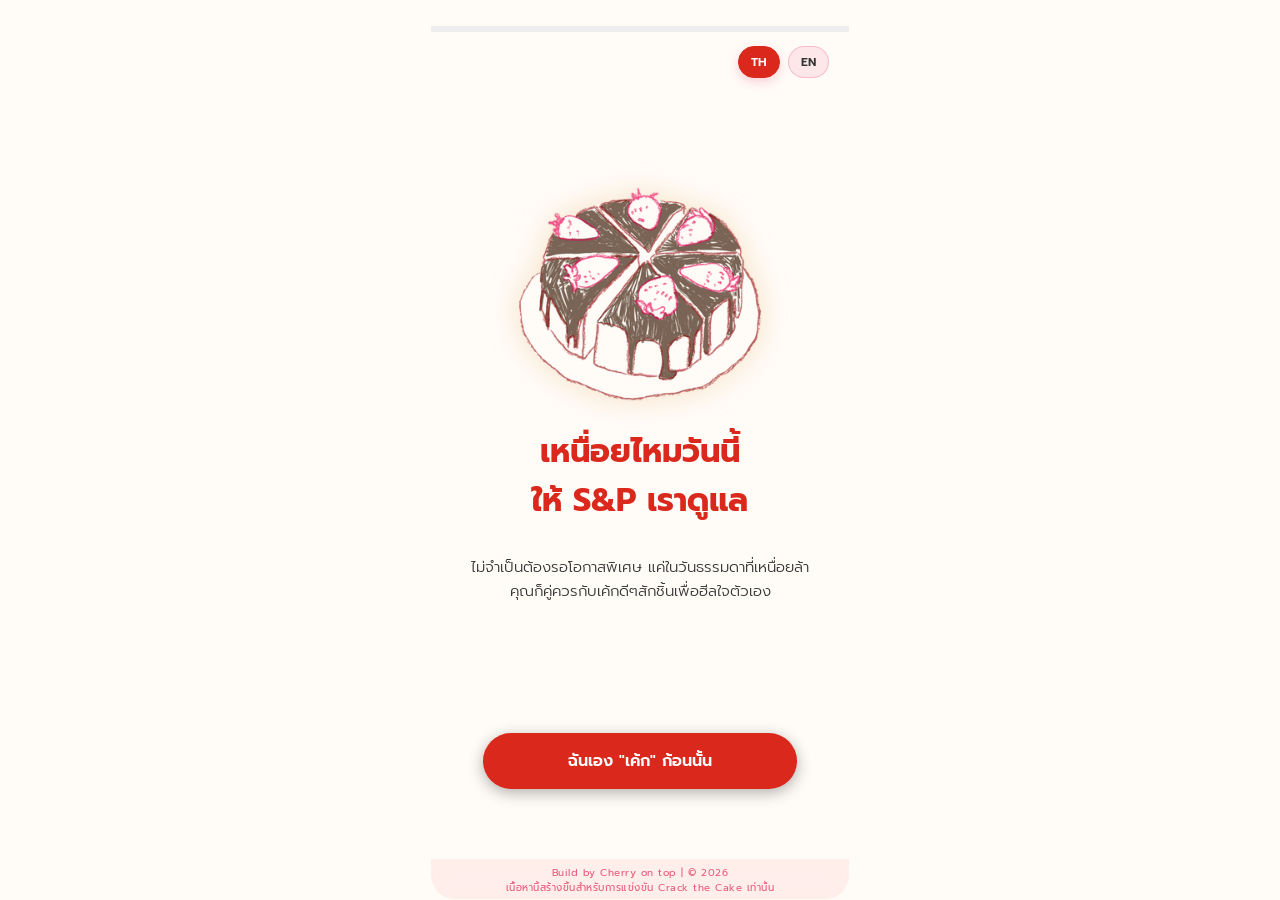
==== commit 0f4831df: "final" ====
--- a/index.html
+++ b/index.html
@@ -3,40 +3,55 @@
 <head>
     <meta charset="UTF-8">
     <meta name="viewport" content="width=device-width, initial-scale=1.0">
-    <title>S&P_BakeYourSoul</title>
+    <title>BakeYourSoul</title>
+
+    <meta name="theme-color" content="#da291c">
 
     <link rel="apple-touch-icon" sizes="180x180" href="snp_logo/apple-touch-icon.png">
     <link rel="icon" type="image/png" sizes="32x32" href="snp_logo/favicon-32x32.png">
     <link rel="icon" type="image/png" sizes="16x16" href="snp_logo/favicon-16x16.png">
     <link rel="manifest" href="/site.webmanifest">
-    
+
+    <meta property="og:title"       content="BakeYourSoul – เค้กที่อบเพื่อคุณ">
+    <meta property="og:description" content="ค้นหาเค้กที่เป็นตัวคุณที่สุด">
+    <meta property="og:image"       content="snp_cake.png">
+    <meta property="og:type"        content="website">
+    <meta name="twitter:card"       content="summary_large_image">
+
+    <link rel="preconnect" href="https://fonts.googleapis.com">
+    <link rel="preconnect" href="https://fonts.gstatic.com" crossorigin>
     <link href="https://fonts.googleapis.com/css2?family=Prompt:wght@300;400;600;700&display=swap" rel="stylesheet">
+
+    <link rel="preload" as="image" href="snp_cake.png">
+    <link rel="preload" as="image" href="snp_cake2.png">
+    <link rel="preload" as="image" href="snp_cake5.png">
+
     <link rel="stylesheet" href="style.css">
     <script src="src.js" defer></script>
-    <script src="https://cdnjs.cloudflare.com/ajax/libs/html2canvas/1.4.1/html2canvas.min.js"></script>
 </head>
 <body>
 
 <div class="phone-container">
+
     <div class="progress-container">
         <div class="progress-fill" id="progress"></div>
     </div>
 
     <div class="lang-switch-container" id="lang-switcher">
         <button onclick="changeLanguage('th')" class="lang-btn active" id="btn-lang-th">TH</button>
-        <button onclick="changeLanguage('en')" class="lang-btn" id="btn-lang-en">EN</button>
+        <button onclick="changeLanguage('en')" class="lang-btn"        id="btn-lang-en">EN</button>
     </div>
 
     <div class="screen active" id="start-screen">
-        <img src="snp_cake.png" alt="Midnight Bakery" class="image">
+        <img src="snp_cake.png" alt="S&P Cake" class="image">
         <h1 class="story-title" id="start-title">เหนื่อยไหมวันนี้<br>ให้ S&P เราดูแล</h1>
-        <p class="story-p" id="start-desc">ไม่จำเป็นต้องรอโอกาสพิเศษ แค่ในวันธรรมดาที่เหนื่อยล้า<br>คุณก็คู่ควรกับเค้กดีๆสักชิ้นเพื่อฮีลใจตัวเอง</p>
+        <p  class="story-p"    id="start-desc">ไม่จำเป็นต้องรอโอกาสพิเศษ แค่ในวันธรรมดาที่เหนื่อยล้า<br>คุณก็คู่ควรกับเค้กดีๆสักชิ้นเพื่อฮีลใจตัวเอง</p>
         <button class="btn btn-primary" id="start-quiz-btn" onclick="startQuiz()">ฉันเอง "เค้ก" ก้อนนั้น</button>
     </div>
 
     <div class="screen" id="intermission-screen">
         <div class="intermission-content-box">
-            <img id="intermission-img" class="intro-scene-image" src="images/star.png" alt="Scene Graphic">
+            <img id="intermission-img" class="intro-scene-image" src="images/star.png" alt="">
             <h2 id="typewriter-text" class="intermission-title"></h2>
         </div>
         <button class="btn btn-primary" id="next-to-quiz-btn" onclick="goToActualQuiz()">เดินต่อ</button>
@@ -49,35 +64,59 @@
 
     <div class="screen" id="box-tap-screen">
         <div class="intermission-content-box">
-            <img id="cake-box-img" class="intro-scene-image clickable-box" src="snp_cake5.png" alt="Cake Box" onclick="tapCakeBox()">
-            
+            <div class="clickable-box-wrapper" onclick="tapCakeBox()">
+                <img id="cake-box-img"
+                     class="clickable-box"
+                     src="snp_cake5.png"
+                     alt="Cake Box">
+            </div>
+
             <div class="tap-progress-bar">
                 <div id="tap-progress-fill" class="tap-progress-fill"></div>
             </div>
+
             <p class="tap-hint-text" id="tap-hint-container">
-                <span id="tap-hint-msg">จิ้มกล่องเพื่อดูเค้กของคุณ!!</span> (<span id="tap-count-text">0</span>/10)
+                <span id="tap-hint-msg">จิ้มกล่องเพื่อดูเค้กของคุณ!!</span>
+                (<span id="tap-count-text">0</span>/10)
             </p>
-            
+
             <h2 id="box-story-text" class="intermission-title"></h2>
         </div>
     </div>
 
-    <div id="result-screen" class="screen">
-    <p id="result-lead-text">เค้กที่อบเพื่อคุณในคืนนี้คือ...</p>
-    
-    <div id="download-area">
-        <img id="result-cake-image" src="" alt="Result Cake" style="width: 100%; max-width: 500px; display: block; margin: 0 auto; border-radius: 12px; box-shadow: 0 4px 15px rgba(0,0,0,0.1);">
+    <div id="loading-screen" class="screen">
+        <div class="loading-container">
+            <div class="baking-animation">
+                <img src="snp_cake2.png" id="loading-cake-img" alt="Baking Cake">
+                <div class="oven-glow"></div>
+            </div>
+            <h2 id="loading-status-text">รูปภาพกำลังโหลด .</h2>
+            <div class="loading-bar-bg">
+                <div id="loading-bar-fill"></div>
+            </div>
+        </div>
     </div>
 
-    <div class="result-buttons" style="margin-top: 20px; text-align: center;">
-        <button class="action-btn" onclick="downloadTicket()"><span id="download-btn-text">ดาวน์โหลดรูป</span></button>
-        <button class="action-btn ig-btn" onclick="shareToInstagramStory()"><span id="share-ig-btn-text">แชร์ลง IG Story</span></button>
-        <button class="action-btn retry-btn" onclick="resetQuiz()"><span id="retry-btn-text">กลับไปเล่นอีกรอบ</span></button>
-    </div>
+    <div id="result-screen" class="screen">
+        <p id="result-lead-text">เค้กที่อบเพื่อคุณในคืนนี้คือ...</p>
+
+        <div id="download-area">
+            <img id="result-cake-image"
+                 src="" alt="Result Cake"
+                 style="width:100%;max-width:500px;display:block;margin:0 auto;border-radius:12px;box-shadow:0 4px 15px rgba(0,0,0,0.1);"
+                 onerror="this.alt='ไม่สามารถโหลดรูปได้ กรุณาลองใหม่อีกครั้ง'">
+        </div>
+
+        <div class="result-buttons">
+            <button class="action-btn"          onclick="downloadTicket()">         <span id="download-btn-text">ดาวน์โหลดรูป</span></button>
+            <button class="action-btn ig-btn"   onclick="shareToInstagramStory()">  <span id="share-ig-btn-text">แชร์ลง IG Story</span></button>
+            <button class="action-btn retry-btn" onclick="resetQuiz()">             <span id="retry-btn-text">กลับไปเล่นอีกรอบ</span></button>
+        </div>
     </div>
 
     <footer>
-    <p>Build by Cherry on top | © 2026<br><span id="footer-competition-text">เนื้อหานี้สร้างขึ้นสำหรับการแข่งขัน Crack the Cake เท่านั้น</span></p>
+        <p>Build by Cherry on top | © 2026<br>
+        <span id="footer-competition-text">เนื้อหานี้สร้างขึ้นสำหรับการแข่งขัน Crack the Cake เท่านั้น</span></p>
     </footer>
 
 </div>
--- a/style.css
+++ b/style.css
@@ -1,278 +1,98 @@
-/* =========================================================================
-   1. VARIABLES & GLOBAL STYLES (คงสีเดิมของน้าไว้ 100% เป๊ะ)
-   ========================================================================= */
+
 :root {
-    --sp-blue: #0A3663;
-    --sp-pink: #E95A78;
-    --bg-color: #fffbf7;
+    --sp-pink:    #E95A78;
+    --bg-color:   #fffbf7;
     --text-color: #333;
-    --light-gray: #fffbf7;
-    --border-gray: #fffbf7;     
-    --wine-red: #da291c;       
-    --warm-gold: #E3A852;      
-}
-
-* { 
-    box-sizing: border-box; 
-    font-family: 'Prompt', sans-serif; 
-    transition: all 0.3s ease;
-}
-
-body { 
-    background-color: var(--bg-color); 
-    margin: 0; 
-    padding: 0; 
-    display: flex; 
-    justify-content: center; 
-    align-items: center; 
-    min-height: 100vh; 
-    color: var(--text-color); 
+    --wine-red:   #da291c;
+    --warm-gold:  #E3A852;
+}
+
+* { box-sizing: border-box; font-family: 'Prompt', sans-serif; }
+
+body {
+    background-color: var(--bg-color);
+    margin: 0; padding: 0;
+    display: flex; justify-content: center; align-items: center;
+    min-height: 100vh;
+    color: var(--text-color);
     overflow: hidden;
 }
 
-/* 1. คุมกล่องมือถือหลัก (สีเดิมของน้า) */
-.phone-container { 
-    background: linear-gradient(180deg, var(--midnight-bg) 0%, #ff4888 100%);
-    width: 100%; 
-    max-width: 420px; 
-    
-    /* ใช้ความสูงยืดหยุ่นตามหน้าจอ iPhone จริง */
-    height: 100vh;
-    height: 100dvh; 
-    
-    border-radius: 24px; 
-    overflow: hidden; 
-    display: flex; 
-    flex-direction: column; 
-    position: relative; 
+.phone-container {
+    background: radial-gradient(180deg, #fee8d1 0%, var(--bg-color) 100%);
+    width: 100%; max-width: 420px;
+    height: 100vh; height: 100dvh;
+    border-radius: 24px;
+    overflow: hidden;
+    display: flex; flex-direction: column;
+    position: relative;
     border: 1px solid rgba(255, 255, 255, 0.08);
 }
 
-/* ปรับปรุงเฉพาะหน้าจอมือถือจริง */
 @media (max-width: 480px) {
-    .phone-container {
-        border-radius: 0; 
-    }
-}
-
-/* Base Screen Template - 🌟 คงการปรับปรุงความบาลานซ์ไม่กองด้านบนไว้ */
-.screen { 
-    display: none; 
-    padding: 70px 24px calc(100px + env(safe-area-inset-bottom)) 24px; 
-    flex-direction: column; 
-    justify-content: flex-start; 
-    align-items: center; 
-    height: 100%; 
-    width: 100%;
-    text-align: center; 
+    .phone-container { border-radius: 0; }
+}
+
+.screen {
+    display: none;
+    padding: 70px 24px calc(100px + env(safe-area-inset-bottom)) 24px;
+    flex-direction: column;
+    justify-content: flex-start;
+    align-items: center;
+    height: 100%; width: 100%;
+    text-align: center;
     opacity: 0;
-    transition: opacity 0.3s ease;
+    /* transition เฉพาะ opacity ไม่ให้ทะลุ transition: all ของ * */
+    transition: opacity 0.35s ease;
     box-sizing: border-box;
-    
-    overflow-y: auto !important;
-    -webkit-overflow-scrolling: touch; 
-}
-
-.screen.active { 
-    display: flex; 
-    opacity: 1;
-}
-
-/* =========================================================================
-   ปุ่มเปลี่ยนภาษา (ปรับดีไซน์ให้ใช้โทนสีแบรนด์ของน้า และลอยบนขวาหน้าแรก)
-   ========================================================================= */
+    overflow-y: auto;
+    -webkit-overflow-scrolling: touch;
+}
+
+.screen.active {
+    display: flex;
+    animation: screenFadeIn 0.35s ease forwards;
+}
+
+@keyframes screenFadeIn {
+    from { opacity: 0; transform: translateY(6px); }
+    to   { opacity: 1; transform: translateY(0);   }
+}
+
 .lang-switch-container {
     position: absolute;
-    top: 45px; 
-    right: 20px;
-    display: flex;
-    gap: 8px;
+    top: 45px; right: 20px;
+    display: flex; gap: 8px;
     z-index: 110;
 }
 
 .lang-btn {
-    background: rgba(233, 90, 120, 0.12); /* ใช้สีชมพูจางสไตล์น้า */
+    background: rgba(233, 90, 120, 0.12);
     border: 1px solid rgba(233, 90, 120, 0.3);
     color: var(--text-color);
     padding: 6px 12px;
-    font-size: 12px;
-    font-weight: 600;
+    font-size: 12px; font-weight: 600;
     border-radius: 20px;
     cursor: pointer;
     font-family: 'Prompt', sans-serif;
-    transition: all 0.2s ease;
-}
-
-.lang-btn:hover {
+    transition: background 0.2s ease, color 0.2s ease, transform 0.2s ease, box-shadow 0.2s ease;
+}
+
+.lang-btn:hover,
+.lang-btn.active {
     background: var(--wine-red);
-    color: #ffffff;
-    border-color: var(--wine-red);
-    transform: translateY(-1px);
-}
-
-.lang-btn.active {
-    background: var(--wine-red); /* ไฮไลท์สีชมพูแบรนด์เด่นชัด */
-    color: #ffffff;
+    color: #fff;
     border-color: var(--wine-red);
     box-shadow: 0 4px 10px rgba(233, 90, 120, 0.25);
 }
 
-/* =========================================================================
-   2. หน้าคั่นคำถาม (INTERMISSION SCREEN) - ดึงลงมาอยู่ตรงกลางด้วยวิธีสปริง
-   ========================================================================= */
-#intermission-screen {
-    justify-content: flex-start; 
-    padding: 70px 24px calc(100px + env(safe-area-inset-bottom)) 24px; 
-}
-
-/* กล่องคุมเนื้อหาครึ่งบน - 🌟 ใช้สปริงบนล่างเพื่อให้คอนเทนต์อยู่กึ่งกลางสวยๆ ไม่กองด้านบน */
-.intermission-content-box {
-    display: flex;
-    flex-direction: column;
-    align-items: center;
-    justify-content: center;
-    width: 100%;
-    margin-top: auto;    /* 🌟 สปริงดันด้านบน */
-    margin-bottom: auto; /* 🌟 สปริงดันด้านล่าง */
-}
-
-/* จัดรูปหน้าคั่นให้อยู่ตรงกลางเป๊ะ */
-.intro-scene-image {
-    display: block;
-    width: 220px;         
-    height: auto;         
-    object-fit: contain;
-    margin: 0 auto 30px auto; 
-    animation: float 1s ease-in-out infinite; 
-    flex-shrink: 0;
-}
-
-/* ปรับกล่องข้อความพิมพ์วิ่ง */
-.intermission-title {
-    font-size: 20px;
-    font-weight: 400;
-    line-height: 1.8;
-    color: var(--wine-red);
-    max-width: 85%;
-    min-height: 120px; 
-    margin: 0 auto;
-    text-align: center;
-    display: block;      
-    position: relative;  
-}
-
-/* ปุ่มในหน้าคั่นคำถาม */
-#next-to-quiz-btn {
-    margin-top: auto;   /* 🌟 ปักหมุดให้อยู่โซนด้านล่างแบบรักษาระยะห่าง */
-    margin-bottom: 10px;
-    width: 85%;
-    flex-shrink: 0; 
-}
-
-/* =========================================================================
-   3. หน้าแรก (START SCREEN) & หน้าควิซ (QUIZ SCREEN)
-   ========================================================================= */
-/* 🌟 เพิ่มระบบสปริงให้หน้าแรกเวลามีคอนเทนต์สั้นๆ จะได้อยู่กึ่งกลางสายตาพอดี */
-#start-screen .bakery-window,
-#start-screen .image {
-    margin-top: auto; 
-}
-
-#start-screen .btn {
-    margin-top: auto;
-    margin-bottom: 10px;
-}
-
-.bakery-window {
-    font-size: 70px;
-    margin-bottom: 20px;
-    animation: float 3s ease-in-out infinite;
-}
-
-.story-title {
-    color: var(--wine-red);
-    font-size: 32px;
-    font-weight: 700;
-    margin: 0 0 15px 0;
-}
-
-.story-p {
-    font-size: 15px;
-    line-height: 1.6;
-    color: var(--text-color);
-    margin-bottom: 35px;
-    font-weight: 300;
-}
-
-.image {
-    width: 250px;              
-    height: auto;              
-    margin-bottom: 10px;        
-    filter: drop-shadow(0 0 15px rgba(227, 168, 82, 0.3)); 
-    animation: float 2s ease-in-out infinite; 
-}
-
-/* หน้าควิซและกล่องช้อยส์ */
-.question-title {
-    font-size: 20px;
-    font-weight: 800;
-    line-height: 1.6;
-    color: var(--wine-red);
-    margin-top: auto;    /* 🌟 ดึงชื่อคำถามลงมาให้อยู่บาลานซ์กึ่งกลาง */
-    margin-bottom: 30px; 
-    min-height: 80px;
-    display: flex;
-    align-items: center;
-    justify-content: center;
-    width: 100%;
-}
-
-.options-grid {
-    width: 100%;
-    display: flex;
-    flex-direction: column;
-    margin-bottom: auto; /* 🌟 ทำงานร่วมกับด้านบนเพื่อล็อกกริดให้อยู่ตรงกลางแอปพอดี */
-}
-
-/* การ์ดช้อยส์คำตอบสไตล์ Glassmorphism */
-.option-btn {
-    background: rgba(233, 90, 120, 0.08); 
-    border: 1px solid rgba(233, 90, 120, 0.15); 
-    color: #333333;                                                          
-    padding: 16px 20px;
-    width: 100%;
-    border-radius: 16px;                        
-    margin-bottom: 12px;
-    font-size: 15px;
-    font-weight: 500;
-    cursor: pointer;
-    text-align: center;
-    position: relative;
-    flex-shrink: 0;
-    
-    -webkit-backdrop-filter: blur(8px);
-    backdrop-filter: blur(8px);
-    
-    box-shadow: 0 4px 12px rgba(233, 90, 120, 0.04);
-    transition: background 0.3s ease, border-color 0.3s ease, transform 0.2s ease, box-shadow 0.3s ease;
-}
-
-.option-btn:hover {
-    background: rgba(233, 90, 120, 0.18);      
-    border-color: var(--sp-pink);               
-    color: var(--sp-pink);                      
-    transform: translateY(-2px);                 
-    box-shadow: 0 6px 15px rgba(233, 90, 120, 0.15); 
-}
-
-/* Progress Bar ด้านบน */
+.lang-btn:hover { transform: translateY(-1px); }
+
 .progress-container {
     position: absolute;
-    top: 25px; 
-    left: 0;
-    width: 100%;
-    height: 6px;
-    background: #eee; 
+    top: 25px; left: 0;
+    width: 100%; height: 6px;
+    background: #eee;
     z-index: 100;
 }
 
@@ -281,35 +101,149 @@
     background: var(--sp-pink);
     width: 0%;
     box-shadow: 0 0 10px var(--sp-pink);
+    transition: width 0.4s ease;
+}
+
+#start-screen .image { margin-top: auto; }
+#start-screen .btn   { margin-top: auto; margin-bottom: 10px; }
+
+.story-title {
+    color: var(--wine-red);
+    font-size: 32px; font-weight: 700;
+    margin: 0 0 15px 0;
+}
+
+.story-p {
+    font-size: 15px; line-height: 1.6;
+    color: var(--text-color);
+    margin-bottom: 35px; font-weight: 300;
+}
+
+.image {
+    width: 250px; height: auto;
+    margin-bottom: 10px;
+    filter: drop-shadow(0 0 15px rgba(227, 168, 82, 0.3));
+    animation: float 5s ease-in-out infinite;
+}
+
+#intermission-screen {
+    justify-content: flex-start;
+    padding: 70px 24px calc(100px + env(safe-area-inset-bottom)) 24px;
+}
+
+.intermission-content-box {
+    display: flex; flex-direction: column;
+    align-items: center; justify-content: center;
+    width: 100%;
+    margin-top: auto; margin-bottom: auto;
+}
+
+.intro-scene-image {
+    display: block;
+    width: 220px; height: auto;
+    object-fit: contain;
+    margin: 0 auto 30px auto;
+    animation: float 3s ease-in-out infinite;
+    flex-shrink: 0;
+}
+
+.intermission-title {
+    font-size: 20px; font-weight: 400;
+    line-height: 1.8;
+    color: var(--wine-red);
+    max-width: 85%; min-height: 120px;
+    margin: 0 auto;
+    text-align: center;
+    display: block; position: relative;
+}
+
+#next-to-quiz-btn {
+    margin-top: auto; margin-bottom: 10px;
+    width: 85%; flex-shrink: 0;
+}
+
+.question-title {
+    font-size: 20px; font-weight: 800;
+    line-height: 1.6;
+    color: var(--wine-red);
+    margin-top: auto; margin-bottom: 30px;
+    min-height: 80px;
+    display: flex; align-items: center; justify-content: center;
+    width: 100%;
+}
+
+.options-grid {
+    width: 100%;
+    display: flex; flex-direction: column;
+    margin-bottom: auto;
+}
+
+.option-btn {
+    background: rgba(233, 90, 120, 0.08);
+    border: 1px solid rgba(233, 90, 120, 0.15);
+    color: #333;
+    padding: 16px 20px;
+    width: 100%;
+    border-radius: 16px;
+    margin-bottom: 12px;
+    font-size: 15px; font-weight: 500;
+    cursor: pointer;
+    text-align: center;
+    flex-shrink: 0;
+    -webkit-backdrop-filter: blur(8px);
+    backdrop-filter: blur(8px);
+    box-shadow: 0 4px 12px rgba(233, 90, 120, 0.04);
+    transition: background 0.25s ease, border-color 0.25s ease,
+                color 0.25s ease, transform 0.15s ease, box-shadow 0.25s ease;
+}
+
+.option-btn:hover {
+    background: rgba(233, 90, 120, 0.18);
+    border-color: var(--sp-pink);
+    color: var(--sp-pink);
+    transform: translateY(-2px);
+    box-shadow: 0 6px 15px rgba(233, 90, 120, 0.15);
+}
+
+.option-btn:active,
+.option-btn.selected {
+    background: rgba(218, 41, 28, 0.18);
+    border-color: var(--wine-red);
+    color: var(--wine-red);
+    transform: scale(0.98);
+    box-shadow: 0 2px 8px rgba(218, 41, 28, 0.2);
+}
+
+.clickable-box-wrapper {
+    padding: 20px;
+    cursor: pointer;
+    user-select: none; -webkit-user-select: none;
+    margin-top: auto;
+    -webkit-tap-highlight-color: transparent;
 }
 
 .clickable-box {
-    cursor: pointer;
-    user-select: none;
-    -webkit-user-select: none;
-    margin-top: auto; /* 🌟 ปรับแต่งกล่องหน้าแกะของขวัญให้อยู่กลางจอ */
-}
-
-/* หลอดพลัง Progress บังคับการแกะกล่องเค้ก */
+    display: block;
+    width: 220px; height: auto;
+    pointer-events: none; 
+}
+
 .tap-progress-bar {
-    width: 60%;
-    height: 8px;
-    background: rgba(255, 255, 255, 0.2);
+    width: 60%; height: 8px;
+    background: #eae5d9;
     border-radius: 10px;
     margin: 15px auto 5px auto;
     overflow: hidden;
-    border: 1px solid rgba(233, 90, 120, 0.2);
+    box-shadow: inset 0 1px 3px rgba(0,0,0,0.05);
 }
 
 .tap-progress-fill {
-    height: 100%;
-    width: 0%;
-    background: var(--sp-pink); 
-    box-shadow: 0 0 8px var(--sp-pink);
-    transition: width 0.1s ease-out; 
-}
-
-/* ข้อความคำแนะนำการจิ้มกล่อง */
+    height: 100%; width: 0%;
+    background: var(--wine-red);
+    box-shadow: 0 0 8px rgba(218, 41, 28, 0.5);
+    transition: width 0.1s ease-out;
+}
+
 .tap-hint-text {
     font-size: 12px;
     color: var(--warm-gold);
@@ -317,234 +251,208 @@
     opacity: 0.9;
 }
 
-/* =========================================================================
-   4. หน้าตั๋วผลลัพธ์ (RESULT SCREEN)
-   ========================================================================= */
-.ticket-wrapper {
-    background: transparent;
-    padding: 10px;
-    width: 100%;
-    display: flex;
+#loading-screen {
+    display: none;
+    background: #fffdf9;
     justify-content: center;
-    margin-top: auto; /* 🌟 ปรับสมดุลหน้าตั๋วผลลัพธ์ให้อยู่เซ็นเตอร์พอดี */
-}
-
-.ticket-card {
-    background: var(--cream-light);
-    color: #1A1D24;
-    width: 100%;
-    border-radius: 18px;
-    margin: 20px 0;
-    box-shadow: 0 20px 40px rgba(0,0,0,0.4);
+    align-items: center;
+    text-align: center;
+    flex-direction: column;
+    animation: none !important;
+    opacity: 1 !important;
+}
+
+#loading-screen.active { display: flex; }
+
+.loading-container {
+    width: 100%; max-width: 360px;
+    padding: 20px;
+    display: flex; flex-direction: column;
+    align-items: center;
+}
+
+.baking-animation {
+    position: relative;
+    width: 150px; height: 150px;
+    margin-bottom: 30px;
+}
+
+#loading-cake-img {
+    width: 100%; height: 100%;
+    object-fit: contain;
+    animation: bakingPulse 2.5s ease-in-out infinite;
+}
+
+.oven-glow {
+    position: absolute;
+    bottom: -10px; left: 50%;
+    transform: translateX(-50%);
+    width: 100px; height: 20px;
+    background: radial-gradient(ellipse at center, rgba(245,158,11,0.4) 0%, rgba(245,158,11,0) 70%);
+    border-radius: 50%;
+    animation: glowPulse 2.5s ease-in-out infinite;
+}
+
+#loading-status-text {
+    font-size: 18px; font-weight: 600;
+    color: var(--wine-red);
+    margin-bottom: 20px;
+    min-height: 27px;
+    transition: opacity 0.3s ease;
+}
+
+.loading-bar-bg {
+    width: 80%; height: 6px;
+    background: #eae5d9;
+    border-radius: 10px;
     overflow: hidden;
-}
-
-.ticket-header {
-    background: var(--wine-red); 
-    color: var(--light-gray);
-    font-size: 11px;
-    letter-spacing: 2px;
-    padding: 10px;
-    font-weight: 600;
-}
-
-.ticket-body {
-    padding: 28px 22px;
-}
-
-.cake-avatar { font-size: 55px; margin-bottom: 10px; }
-
-.cake-type { 
-    font-size: 21px; 
-    color: var(--sp-pink); 
-    font-weight: 700; 
-}
-
-.divider {
-    border-top: 2px dashed #D2CBD4;
-    margin: 16px 0;
-}
-
-.cake-story { font-size: 14px; line-height: 1.6; color: #333333; text-align: left; margin: 0;}
-.result-lead { font-size: 14px; color: #CED4DA; margin: 0; }
-.share-hint { font-size: 11px; color: #CED4DA; margin-bottom: 15px; opacity: 0.8;}
-
-/* ปุ่มควบคุมส่วนล่าง */
-.btn { 
-    border: none; 
-    padding: 16px 32px; 
-    font-size: 16px; 
-    font-weight: 600; 
-    border-radius: 50px; 
-    cursor: pointer; 
-    width: 85%; 
-    margin-top: 15px; 
-    margin-bottom: 10px; /* 🌟 ปรับแก้ให้รองรับระบบสปริง */
+    box-shadow: inset 0 1px 3px rgba(0,0,0,0.05);
+}
+
+#loading-bar-fill {
+    width: 0%; height: 100%;
+    background: var(--wine-red);
+    border-radius: 10px;
+    transition: width 0.1s linear;
+}
+
+.result-buttons {
+    margin-top: 25px; margin-bottom: 15px;
+    text-align: center;
+    display: flex; flex-direction: column;
+    gap: 12px; padding: 0 20px;
+    align-items: center;
+}
+
+#result-cake-image {
+    width: 100%; max-width: 500px;
+    display: block; margin: 0 auto;
+    border-radius: 12px;
+    box-shadow: 0 4px 15px rgba(0,0,0,0.1);
+    opacity: 0;
+    transform: scale(0.92);
+    transition: opacity 0.5s ease, transform 0.5s ease;
+}
+
+#result-cake-image.revealed {
+    opacity: 1;
+    transform: scale(1);
+}
+
+.action-btn {
+    width: 100%; max-width: 320px;
+    padding: 12px 24px;
+    font-size: 16px; font-weight: 600;
+    font-family: inherit;
+    color: #fff;
+    background-color: #d62828;
+    border: none; border-radius: 50px;
+    cursor: pointer;
+    box-shadow: 0 4px 6px rgba(0,0,0,0.1);
+    transition: background-color 0.2s ease, transform 0.15s ease, box-shadow 0.2s ease;
+    outline: none;
+}
+
+.action-btn:hover {
+    background-color: #b31d1d;
+    transform: translateY(-2px);
+    box-shadow: 0 6px 12px rgba(179,29,29,0.3);
+}
+
+.action-btn:active {
+    transform: translateY(0);
+    box-shadow: 0 2px 4px rgba(0,0,0,0.1);
+}
+
+.action-btn.ig-btn {
+    background: linear-gradient(45deg, #f09433 0%, #e6683c 25%, #dc2743 50%, #cc2366 75%, #bc1888 100%);
+}
+
+.action-btn.ig-btn:hover {
+    filter: brightness(1.05);
+    box-shadow: 0 6px 12px rgba(220,39,67,0.3);
+}
+
+.action-btn.retry-btn {
+    background-color: #f7f7f7;
+    color: #555;
+    border: 1px solid #ddd;
+}
+
+.action-btn.retry-btn:hover {
+    background-color: #eee;
+    color: #333;
+    box-shadow: 0 6px 12px rgba(0,0,0,0.08);
+}
+
+.btn {
+    border: none;
+    padding: 16px 32px;
+    font-size: 16px; font-weight: 600;
+    border-radius: 50px;
+    cursor: pointer;
+    width: 85%; margin-top: 15px; margin-bottom: 10px;
     text-decoration: none;
     display: inline-block;
     box-shadow: 0 4px 15px rgba(0,0,0,0.3);
-    position: relative;
-    flex-shrink: 0;
-}
-
-.btn:hover { 
-    transform: translateY(-3px);
-}
+    position: relative; flex-shrink: 0;
+    transition: transform 0.15s ease, box-shadow 0.2s ease;
+}
+
+.btn:hover { transform: translateY(-3px); }
 
 .btn-primary {
-    background: var(--wine-red); 
-    color: #ffffff;
-}
-
-.btn-primary:hover {
-    box-shadow: 0 0 25px rgba(227, 168, 82, 0.4);
-}
-
-.btn-secondary {
-    background: var(--sp-pink);
-    color: white;
-}
-
-.btn-secondary:hover {
-    box-shadow: 0 0 25px rgba(255, 0, 0, 0.4);
-}
-
-.btn-download {
-    background: var(--mint-teal);
-    color: var(--wine-red);
-    font-weight: 700;
-}
-
-.btn-download:hover {
-    box-shadow: 0 0 25px rgba(233, 0, 82, 0.4);
-}
-
-/* =========================================================================
-   สไตล์ปุ่มแอ็กชันหน้าสรุปผล (Result Buttons Styles)
-   ========================================================================= */
-
-/* คอมเทนเนอร์จัดวางปุ่ม */
-.result-buttons {
-    margin-top: 25px;
-    margin-bottom: 15px;
-    text-align: center;
-    display: flex;
-    flex-direction: column; /* เรียงปุ่มเป็นแนวตั้งตาม UI ของน้า */
-    gap: 12px;             /* ระยะห่างระหว่างปุ่ม */
-    padding: 0 20px;       /* เว้นระยะขอบซ้ายขวา */
-    align-items: center;
-}
-
-/* สไตล์ปุ่มพื้นฐาน (ดาวน์โหลดรูป) */
-.action-btn {
-    width: 100%;
-    max-width: 320px;      /* จำกัดความกว้างไม่ให้ล้นจอ */
-    padding: 12px 24px;
-    font-size: 16px;
-    font-weight: 600;
-    font-family: inherit;  /* ใช้ฟอนต์เดียวกับระบบหลัก */
-    color: #ffffff;
-    background-color: #d62828; /* สีแดงหลักของ S&P */
-    border: none;
-    border-radius: 50px;   /* ทำปุ่มมนสไตล์โค้งสวยงาม */
-    cursor: pointer;
-    box-shadow: 0 4px 6px rgba(0, 0, 0, 0.1);
-    transition: all 0.2s ease-in-out;
-    outline: none;
-}
-
-/* เอฟเฟกต์ตอนเอาเมาส์ไปชี้ปุ่ม */
-.action-btn:hover {
-    background-color: #b31d1d; /* สีแดงเข้มขึ้นเล็กน้อย */
-    transform: translateY(-2px); /* ปุ่มลอยขึ้นนิดๆ */
-    box-shadow: 0 6px 12px rgba(179, 29, 29, 0.3);
-}
-
-/* เอฟเฟกต์ตอนกดปุ่ม */
-.action-btn:active {
-    transform: translateY(0);
-    box-shadow: 0 2px 4px rgba(0, 0, 0, 0.1);
-}
-
-/* ปุ่มสีพิเศษ: ปุ่มแชร์ลง IG Story */
-.action-btn.ig-btn {
-    background: linear-gradient(45deg, #f09433 0%, #e6683c 25%, #dc2743 50%, #cc2366 75%, #bc1888 100%);
-    box-shadow: 0 4px 6px rgba(0, 0, 0, 0.15);
-}
-
-.action-btn.ig-btn:hover {
-    filter: brightness(1.05); /* สว่างขึ้นตอนชี้ */
-    box-shadow: 0 6px 12px rgba(220, 39, 67, 0.3);
-}
-
-/* ปุ่มสีพิเศษ: ปุ่มกลับไปเล่นอีกรอบ */
-.action-btn.retry-btn {
-    background-color: #f7f7f7;
-    color: #555555;
-    border: 1px solid #dddddd;
-}
-
-.action-btn.retry-btn:hover {
-    background-color: #eeeeee;
-    color: #333333;
-    box-shadow: 0 6px 12px rgba(0, 0, 0, 0.08);
-}
-
-/* ฟุตเตอร์บางเฉียบ */
+    background: var(--wine-red);
+    color: #fff;
+}
+
+.btn-primary:hover { box-shadow: 0 0 25px rgba(227,168,82,0.4); }
+
 footer {
     text-align: center;
     padding: 6px 14px;
-    height: 40px; 
-    background: rgba(255, 0, 0, 0.05); 
+    height: 40px;
+    background: rgba(255, 0, 0, 0.05);
     -webkit-backdrop-filter: blur(10px);
-    backdrop-filter: blur(5px);
-    color: var(--sp-pink, #E95A78); 
-    font-family: "Quicksand", sans-serif;
-    font-size: 10px; 
+    backdrop-filter: blur(10px);
+    color: var(--sp-pink);
+    font-size: 10px;
     letter-spacing: 0.5px;
-    position: absolute;                   
-    bottom: 0;
-    left: 0;
-    width: 100%;                          
-    z-index: 99;
-    border-top: 1px solid rgba(255, 255, 255, 0.05); 
+    position: absolute; bottom: 0; left: 0;
+    width: 100%; z-index: 99;
+    border-top: 1px solid rgba(255,255,255,0.05);
     box-sizing: border-box;
-    pointer-events: none; 
-    display: flex;
-    justify-content: center;
-    align-items: center;
-}
-
-/* =========================================================================
-   5. ANIMATIONS & CURSOR EFFECTS
-   ========================================================================= */
-.shake-animation {
-    animation: boxShake 0.15s linear infinite;
+    pointer-events: none;
+    display: flex; justify-content: center; align-items: center;
+}
+
+@keyframes float {
+    0%, 100% { transform: translateY(0);    }
+    50%       { transform: translateY(-8px); }
 }
 
 @keyframes boxShake {
-    0% { transform: translate(1px, 1px) rotate(0deg); }
-    10% { transform: translate(-1px, -2px) rotate(-1deg); }
-    20% { transform: translate(-3px, 0px) rotate(1deg); }
-    30% { transform: translate(0px, 2px) rotate(0deg); }
-    40% { transform: translate(1px, -1px) rotate(1deg); }
-    50% { transform: translate(-1px, 2px) rotate(-1deg); }
-    60% { transform: translate(-3px, 1px) rotate(0deg); }
-    70% { transform: translate(2px, 1px) rotate(-1deg); }
-    80% { transform: translate(-1px, -1px) rotate(1deg); }
-    90% { transform: translate(2px, 2px) rotate(0deg); }
-    100% { transform: translate(1px, -2px) rotate(-1deg); }
-}
-
-@keyframes float {
-    0%, 100% { transform: translateY(0); }
-    50% { transform: translateY(-8px); }
-}
-
-
-
-@keyframes blink {
-    0%, 100% { opacity: 1; }
-    50% { opacity: 0; }
-}
-
+    0%   { transform: translate(1px, 1px)   rotate(0deg);  }
+    10%  { transform: translate(-1px, -2px) rotate(-1deg); }
+    20%  { transform: translate(-3px, 0px)  rotate(1deg);  }
+    30%  { transform: translate(0px, 2px)   rotate(0deg);  }
+    40%  { transform: translate(1px, -1px)  rotate(1deg);  }
+    50%  { transform: translate(-1px, 2px)  rotate(-1deg); }
+    60%  { transform: translate(-3px, 1px)  rotate(0deg);  }
+    70%  { transform: translate(2px, 1px)   rotate(-1deg); }
+    80%  { transform: translate(-1px, -1px) rotate(1deg);  }
+    90%  { transform: translate(2px, 2px)   rotate(0deg);  }
+    100% { transform: translate(1px, -2px)  rotate(-1deg); }
+}
+
+.shake-animation { animation: boxShake 0.15s linear infinite; }
+
+@keyframes bakingPulse {
+    0%, 100% { transform: scale(1) translateY(0);       filter: brightness(1);    }
+    50%       { transform: scale(1.03) translateY(-3px); filter: brightness(1.02); }
+}
+
+@keyframes glowPulse {
+    0%, 100% { opacity: 0.5; transform: translateX(-50%) scale(1);   }
+    50%       { opacity: 0.8; transform: translateX(-50%) scale(1.1); }
+}
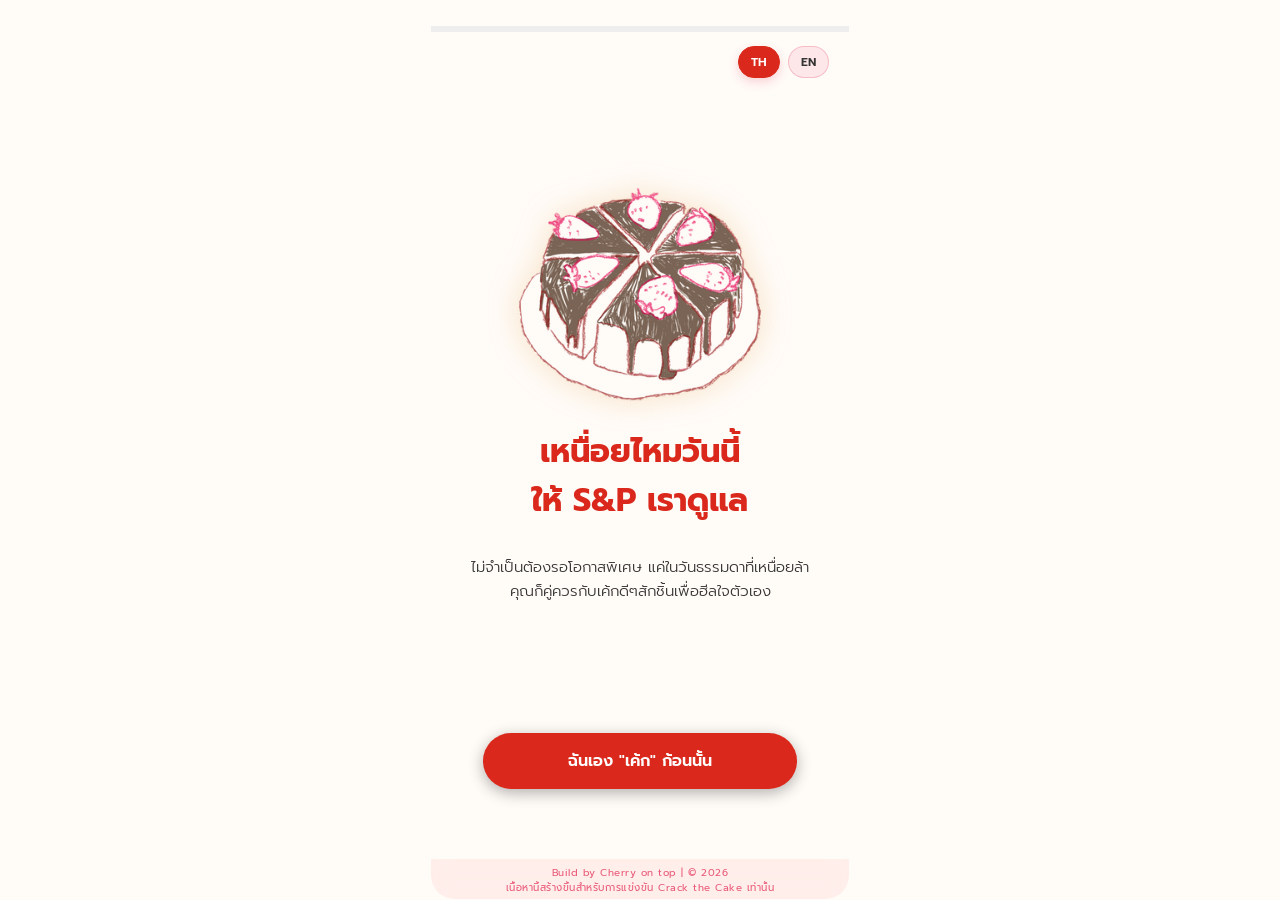
==== commit 298282db: "final" ====
--- a/index.html
+++ b/index.html
@@ -12,8 +12,8 @@
     <link rel="icon" type="image/png" sizes="16x16" href="snp_logo/favicon-16x16.png">
     <link rel="manifest" href="/site.webmanifest">
 
-    <meta property="og:title"       content="BakeYourSoul – เค้กที่อบเพื่อคุณ">
-    <meta property="og:description" content="ค้นหาเค้กที่เป็นตัวคุณที่สุด">
+    <meta property="og:title" content="BakeYourSoul – ฉันเอง &ldquo;เค้ก&rdquo; ก้อนนั้น">
+    <meta property="og:description" content="ถ้าคุณเป็นเค้ก คุณจะเป็นเค้กแบบไหนกันนะ!!!">
     <meta property="og:image"       content="snp_cake.png">
     <meta property="og:type"        content="website">
     <meta name="twitter:card"       content="summary_large_image">
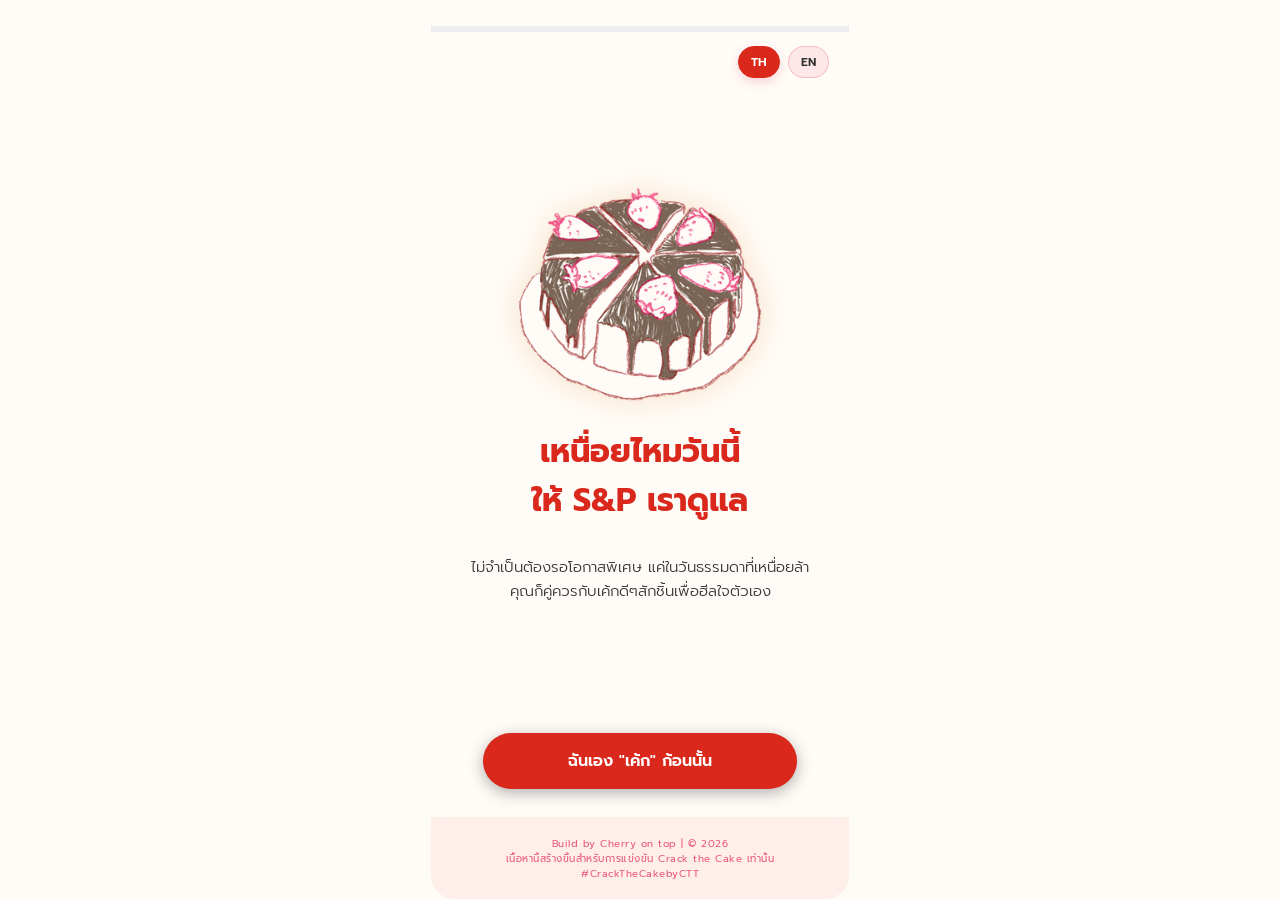
==== commit d256e614: "final" ====
--- a/index.html
+++ b/index.html
@@ -27,6 +27,9 @@
     <link rel="preload" as="image" href="snp_cake5.png">
 
     <link rel="stylesheet" href="style.css">
+    <script src="src.js" defer></script>
+
+    <script src="https://cdnjs.cloudflare.com/ajax/libs/qrcodejs/1.0.0/qrcode.min.js"></script>
     <script src="src.js" defer></script>
 </head>
 <body>
@@ -116,7 +119,8 @@
 
     <footer>
         <p>Build by Cherry on top | © 2026<br>
-        <span id="footer-competition-text">เนื้อหานี้สร้างขึ้นสำหรับการแข่งขัน Crack the Cake เท่านั้น</span></p>
+        <span id="footer-competition-text">เนื้อหานี้สร้างขึ้นสำหรับการแข่งขัน Crack the Cake เท่านั้น</span><br>
+        #CrackTheCakebyCTT</p>
     </footer>
 
 </div>
--- a/style.css
+++ b/style.css
@@ -410,8 +410,9 @@
 
 footer {
     text-align: center;
-    padding: 6px 14px;
-    height: 40px;
+    padding: 8px 14px;
+    height: auto;
+    min-height: 40px;
     background: rgba(255, 0, 0, 0.05);
     -webkit-backdrop-filter: blur(10px);
     backdrop-filter: blur(10px);
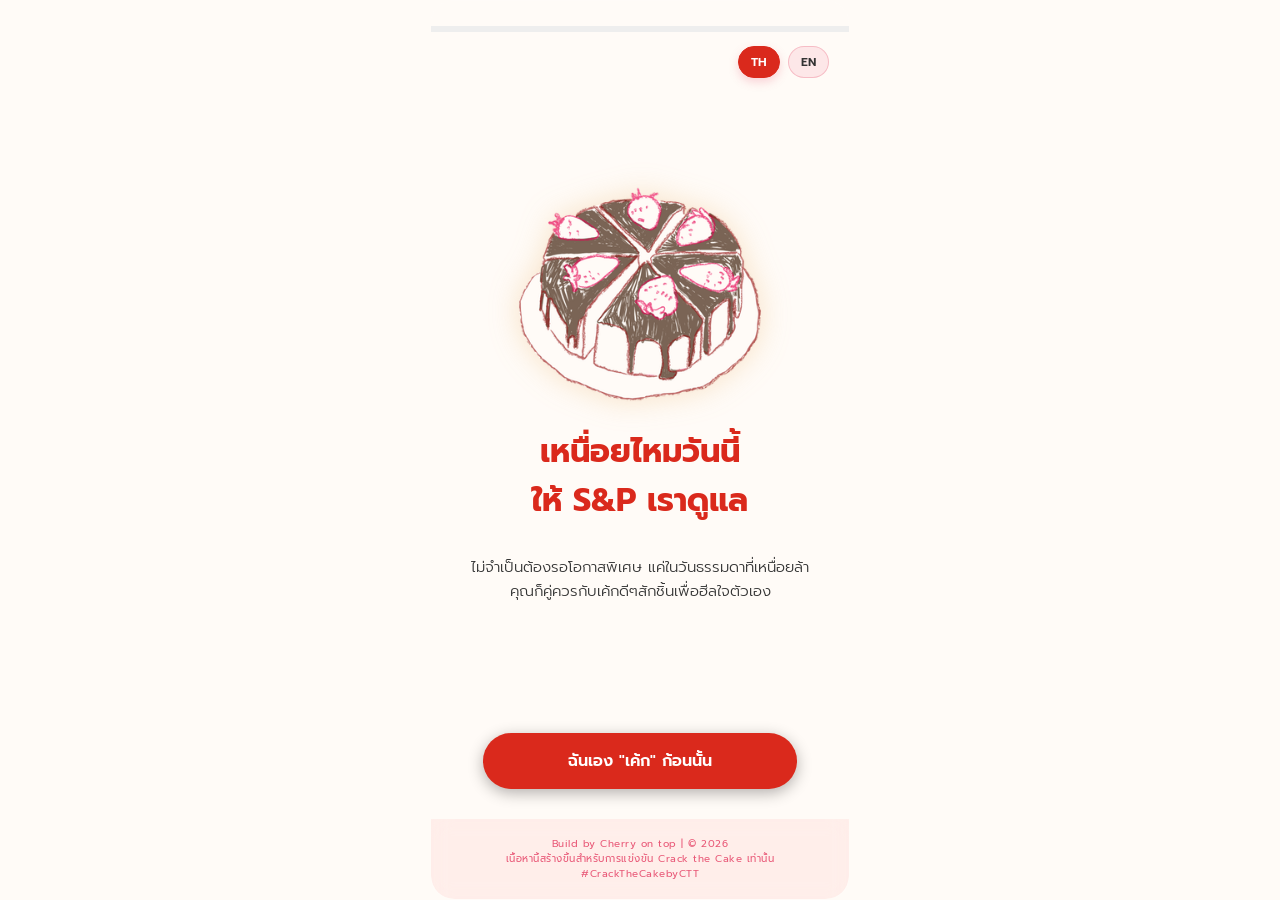
==== commit a8cb439b: "analytics" ====
--- a/index.html
+++ b/index.html
@@ -6,6 +6,18 @@
     <title>BakeYourSoul</title>
 
     <meta name="theme-color" content="#da291c">
+
+    <!-- Google tag (gtag.js) -->
+    <script async src="https://www.googletagmanager.com/gtag/js?id=G-CMCYYJ0ES5"></script>
+    <script>
+        window.dataLayer = window.dataLayer || [];
+        function gtag(){dataLayer.push(arguments);}
+        gtag('js', new Date());
+
+        gtag('config', 'G-CMCYYJ0ES5');
+    </script>
+
+    <script defer src="/_vercel/insights/script.js"></script>
 
     <link rel="apple-touch-icon" sizes="180x180" href="snp_logo/apple-touch-icon.png">
     <link rel="icon" type="image/png" sizes="32x32" href="snp_logo/favicon-32x32.png">
--- a/style.css
+++ b/style.css
@@ -410,7 +410,7 @@
 
 footer {
     text-align: center;
-    padding: 8px 14px;
+    padding: 6px 14px 8px 14px;
     height: auto;
     min-height: 40px;
     background: rgba(255, 0, 0, 0.05);
